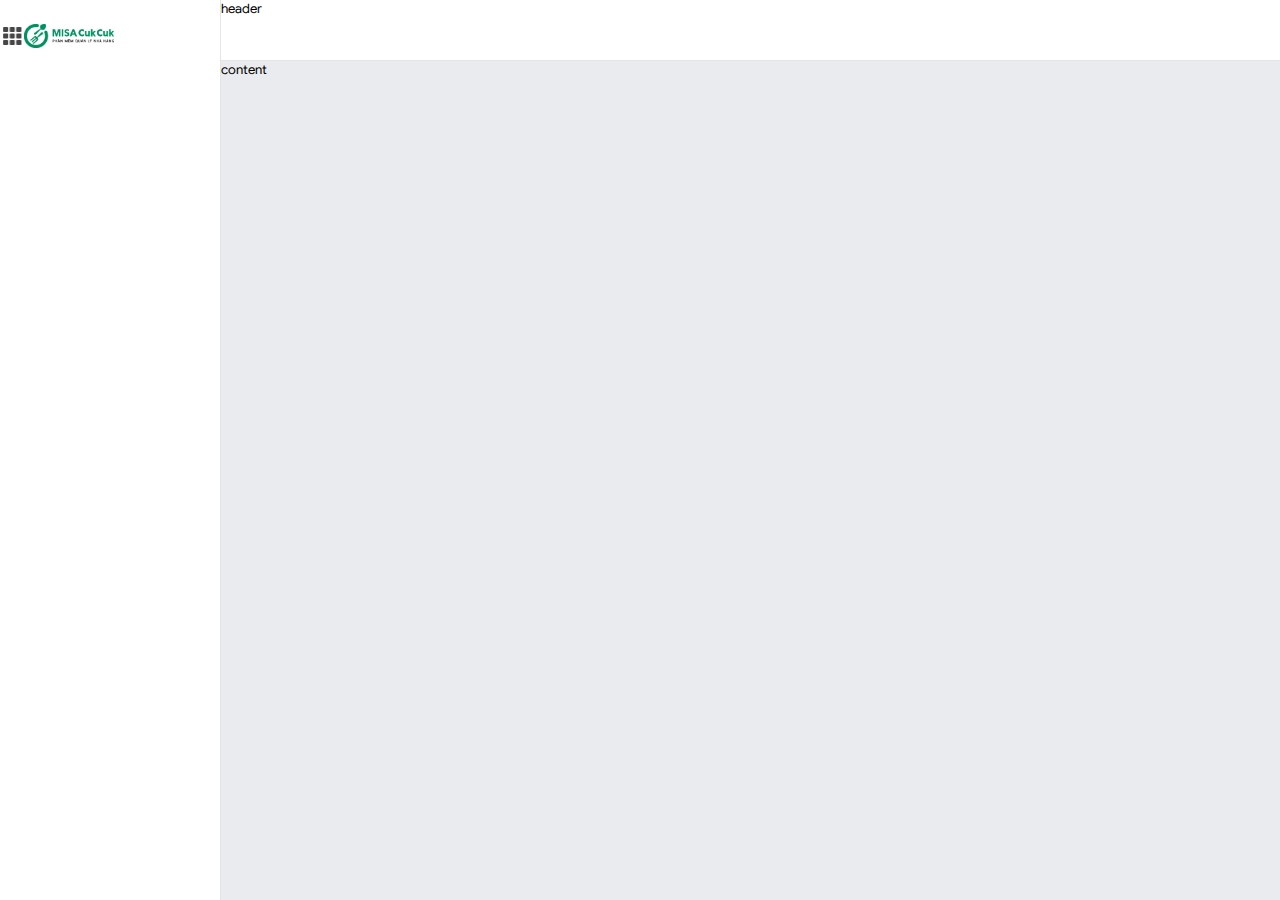
==== page/employee.html @ effdd896 "add: upload all files" ====
﻿<!DOCTYPE html>
<html>
<head>
    <meta charset="utf-8" />
    <title></title>
    <link href="/css/common/main.css" rel="stylesheet" />
    <link href="/css/common/header.css" rel="stylesheet" />
    <link href="/css/common/navbar.css" rel="stylesheet" />
    <link href="/css/common/content.css" rel="stylesheet" />
    <link href="/css/page/employee.css" rel="stylesheet" />
</head>
<body>
    <div class="navbar">
        <div class="logo-site">
            <div class="logo-box">
                <div class="toggle-icon"></div>
                <div class="amis-logo"></div>
            </div> 
        </div>
        <div class="navbar-content"></div>
    </div>
    <div class="header">header</div>
    <div class="content">content</div>
</body>
</html>
---- css/common/main.css ----
﻿body {
    font-family: GoogleSans-Regular;
    font-size: 13px;
    margin: 0;
}

@font-face {
    font-family: 'GoogleSans-Regular';
    src: url('/content/font/GoogleSans-Regular.otf') format('opentype');
}

@font-face {
    font-family: 'GoogleSans-Bold';
    src: url('/content/font/GoogleSans-Bold.otf') format('opentype');
}

@font-face {
    font-family: 'GoogleSans-Italic';
    src: url('/content/font/GoogleSans-Italic.otf') format('opentype');
}

@font-face {
    font-family: 'GoogleSans-Light';
    src: url('/content/font/GoogleSans-Light.otf') format('opentype');
}
---- css/common/header.css ----
﻿.header {
    float: left;
    width: calc(100% - 221px);
    height: 60px;
    border-bottom: 1px solid #e5e5e5;
}
---- css/common/navbar.css ----
﻿.navbar {
    float: left;
    width: 220px;
    height: 100vh;
    background-color: #ffffff;
    border-right: 1px solid #e5e5e5;
}
    .navbar .logo-site, .navbar .logo-box {
        display: flex;
        width: 100%;
        height: 60px;
    }
        .navbar .logo-box {
            /*padding: 24px 0 0 24px;*/
            position: absolute;
            top: 24px;
        }

        /* Logo page */
        .navbar .logo-box .toggle-icon {
            width: 24px;
            height: 24px;
            background-image: url('../../content/img/toggle.png');
            background-size: contain;
            background-repeat: no-repeat;
        }

        .navbar .logo-box .amis-logo {
            width: 100%;
            height: 24px;
            background-image: url('../../content/img/cukcuk-logo.png');
            background-size: contain;
            background-repeat: no-repeat;
        }   

    .navbar .navbar-content {
        width: 100%;
    }
---- css/common/content.css ----
﻿.content {
    /*float: left;*/

    position: absolute;
    top: 61px;
    left: 221px;

    width: calc(100% - 221px);
    height: calc(100vh - 61px);
    background-color: #e9ebee;
}
---- css/page/employee.css ----
﻿body {
}
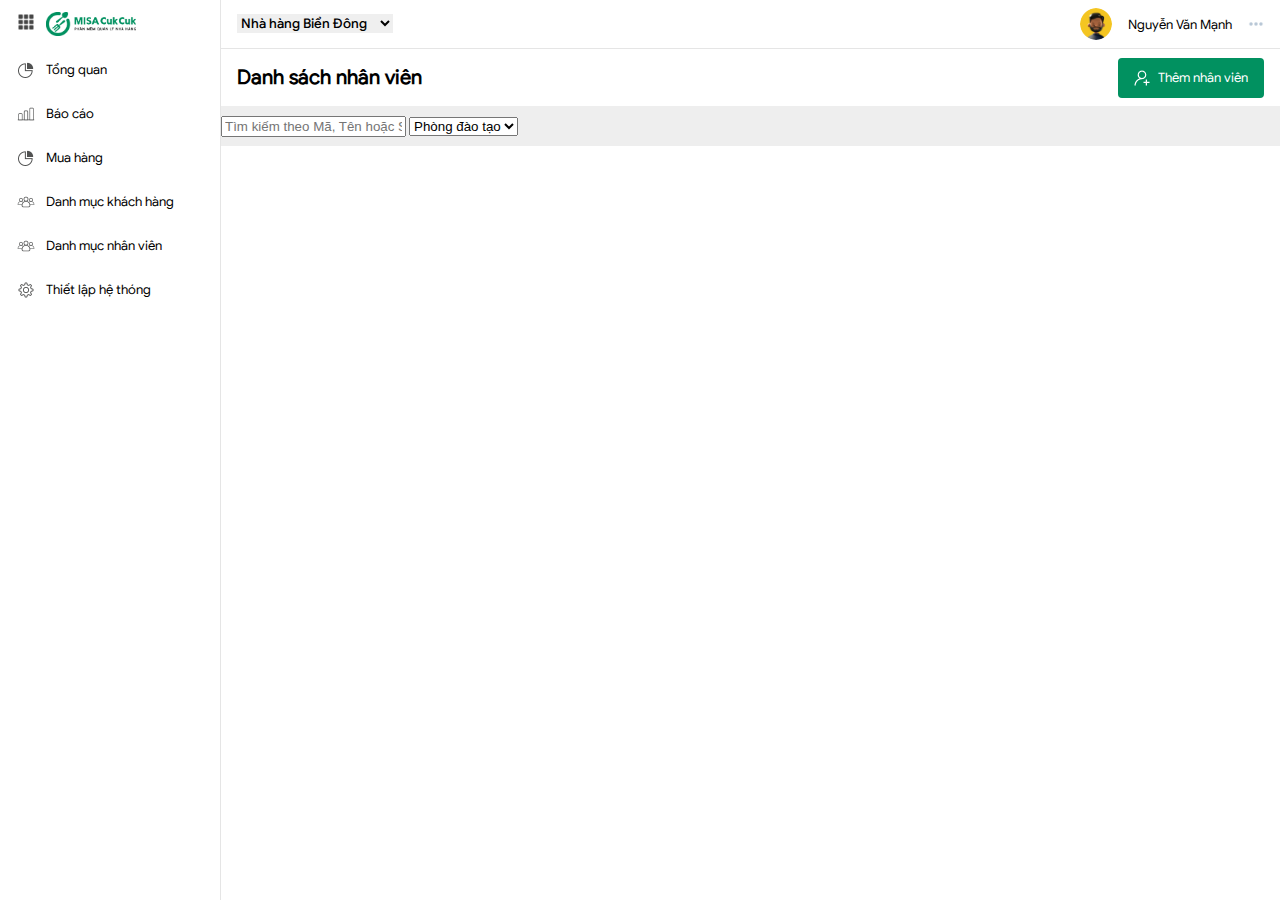
==== commit 0aefe5c9: "add: update header" ====
--- a/page/employee.html
+++ b/page/employee.html
@@ -3,11 +3,15 @@
 <head>
     <meta charset="utf-8" />
     <title></title>
-    <link href="/css/common/main.css" rel="stylesheet" />
-    <link href="/css/common/header.css" rel="stylesheet" />
-    <link href="/css/common/navbar.css" rel="stylesheet" />
-    <link href="/css/common/content.css" rel="stylesheet" />
-    <link href="/css/page/employee.css" rel="stylesheet" />
+    <link href="../content/font/fontawesome-5.15.1/css/all.min.css" rel="stylesheet" />
+    <link href="../css/common/main.css" rel="stylesheet" />
+    <link href="../css/common/icon.css" rel="stylesheet" />
+    <link href="../css/common/button.css" rel="stylesheet" />
+    <link href="../css/common/toolbar.css" rel="stylesheet" />
+    <link href="../css/common/header.css" rel="stylesheet" />
+    <link href="../css/common/navbar.css" rel="stylesheet" />
+    <link href="../css/common/content.css" rel="stylesheet" />
+    <link href="../css/page/employee.css" rel="stylesheet" />
 </head>
 <body>
     <div class="navbar">
@@ -17,9 +21,81 @@
                 <div class="amis-logo"></div>
             </div> 
         </div>
-        <div class="navbar-content"></div>
+        <div class="navbar-content">
+            <div class="nav-item">
+                <div class="nav-item-icon nav-item-dashboard"></div>
+                <div class="nav-item-text">Tổng quan</div>
+            </div>
+            <div class="nav-item">
+                <div class="nav-item-icon nav-item-report"></div>
+                <div class="nav-item-text">Báo cáo</div>
+            </div>
+            <div class="nav-item">
+                <div class="nav-item-icon nav-item-buy"></div>
+                <div class="nav-item-text">Mua hàng</div>
+            </div>
+            <div class="nav-item">
+                <div class="nav-item-icon nav-item-customer"></div>
+                <div class="nav-item-text">Danh mục khách hàng</div>
+            </div>
+            <div class="nav-item">
+                <div class="nav-item-icon nav-item-employee"></div>
+                <div class="nav-item-text">Danh mục nhân viên</div>
+            </div>
+            <div class="nav-item">
+                <div class="nav-item-icon nav-item-setting"></div>
+                <div class="nav-item-text">Thiết lập hệ thóng</div>
+            </div>
+        </div>
     </div>
-    <div class="header">header</div>
-    <div class="content">content</div>
+    <div class="header">
+        <div class="header-left">
+            <!-- <span class="header-left-name">Nhà hàng Biển Đông</span>
+            <i class="header-left-icon fas fa-angle-down"></i> -->
+            <!-- <div class="header-left-dropdown">
+                <p>Nhà hàng Biển Đông</p>
+                <p>Nhà hàng Biển Tây</p>
+                <p>Nhà hàng Biển Nam</p>
+                <p>Nhà hàng Biển Bắc</p>
+            </div> -->
+            <select class="header-left-select">
+                <option>Nhà hàng Biển Đông</option>
+                <option>Nhà hàng Biển Tây</option>
+                <option>Nhà hàng Biển Nam</option>
+                <option>Nhà hàng Biển Bắc</option>
+            </select>
+        </div>
+
+        <div class="header-right">
+            <img class="header-right-image" src="/content/icon/avatar-default.png">
+            <div class="header-right-name">Nguyễn Văn Mạnh</div>
+            <img class="header-right-icon" src="/content/icon/option.png">
+        </div>
+    </div>
+    <div class="content">
+        <div class="header-content">
+            <div class="title">Danh sách nhân viên</div>
+            <div class="content-feature">
+                <button class="m-btn">
+                    <!-- <img class="btn-icon" src="/content/icon/add.png">
+                    <span class="btn-name">Thêm nhân viên</span> -->
+                    <div class="m-btn-icon icon-add"></div>
+                    <div class="btn-text">Thêm nhân viên</div>
+                </button>
+                
+            </div>
+        </div>
+        <div class="filter-bar">
+            <div class="filter-left">
+                <input type="text" placeholder="Tìm kiếm theo Mã, Tên hoặc Số điện thoại" />
+                <select>
+                    <option>Phòng đào tạo</option>
+                </select>
+            </div>
+            <div class="filter-right"></div>
+        </div>
+        <div class="grid"></div>
+        <div class="paging-bar"></div>
+    </div>
 </body>
 </html>--- a/content/font/fontawesome-5.15.1/css/all.min.css
+++ b/content/font/fontawesome-5.15.1/css/all.min.css
@@ -0,0 +1,5 @@
+/*!
+ * Font Awesome Free 5.15.1 by @fontawesome - https://fontawesome.com
+ * License - https://fontawesome.com/license/free (Icons: CC BY 4.0, Fonts: SIL OFL 1.1, Code: MIT License)
+ */
+.fa,.fab,.fad,.fal,.far,.fas{-moz-osx-font-smoothing:grayscale;-webkit-font-smoothing:antialiased;display:inline-block;font-style:normal;font-variant:normal;text-rendering:auto;line-height:1}.fa-lg{font-size:1.33333em;line-height:.75em;vertical-align:-.0667em}.fa-xs{font-size:.75em}.fa-sm{font-size:.875em}.fa-1x{font-size:1em}.fa-2x{font-size:2em}.fa-3x{font-size:3em}.fa-4x{font-size:4em}.fa-5x{font-size:5em}.fa-6x{font-size:6em}.fa-7x{font-size:7em}.fa-8x{font-size:8em}.fa-9x{font-size:9em}.fa-10x{font-size:10em}.fa-fw{text-align:center;width:1.25em}.fa-ul{list-style-type:none;margin-left:2.5em;padding-left:0}.fa-ul>li{position:relative}.fa-li{left:-2em;position:absolute;text-align:center;width:2em;line-height:inherit}.fa-border{border:.08em solid #eee;border-radius:.1em;padding:.2em .25em .15em}.fa-pull-left{float:left}.fa-pull-right{float:right}.fa.fa-pull-left,.fab.fa-pull-left,.fal.fa-pull-left,.far.fa-pull-left,.fas.fa-pull-left{margin-right:.3em}.fa.fa-pull-right,.fab.fa-pull-right,.fal.fa-pull-right,.far.fa-pull-right,.fas.fa-pull-right{margin-left:.3em}.fa-spin{-webkit-animation:fa-spin 2s linear infinite;animation:fa-spin 2s linear infinite}.fa-pulse{-webkit-animation:fa-spin 1s steps(8) infinite;animation:fa-spin 1s steps(8) infinite}@-webkit-keyframes fa-spin{0%{-webkit-transform:rotate(0deg);transform:rotate(0deg)}to{-webkit-transform:rotate(1turn);transform:rotate(1turn)}}@keyframes fa-spin{0%{-webkit-transform:rotate(0deg);transform:rotate(0deg)}to{-webkit-transform:rotate(1turn);transform:rotate(1turn)}}.fa-rotate-90{-ms-filter:"progid:DXImageTransform.Microsoft.BasicImage(rotation=1)";-webkit-transform:rotate(90deg);transform:rotate(90deg)}.fa-rotate-180{-ms-filter:"progid:DXImageTransform.Microsoft.BasicImage(rotation=2)";-webkit-transform:rotate(180deg);transform:rotate(180deg)}.fa-rotate-270{-ms-filter:"progid:DXImageTransform.Microsoft.BasicImage(rotation=3)";-webkit-transform:rotate(270deg);transform:rotate(270deg)}.fa-flip-horizontal{-ms-filter:"progid:DXImageTransform.Microsoft.BasicImage(rotation=0, mirror=1)";-webkit-transform:scaleX(-1);transform:scaleX(-1)}.fa-flip-vertical{-webkit-transform:scaleY(-1);transform:scaleY(-1)}.fa-flip-both,.fa-flip-horizontal.fa-flip-vertical,.fa-flip-vertical{-ms-filter:"progid:DXImageTransform.Microsoft.BasicImage(rotation=2, mirror=1)"}.fa-flip-both,.fa-flip-horizontal.fa-flip-vertical{-webkit-transform:scale(-1);transform:scale(-1)}:root .fa-flip-both,:root .fa-flip-horizontal,:root .fa-flip-vertical,:root .fa-rotate-90,:root .fa-rotate-180,:root .fa-rotate-270{-webkit-filter:none;filter:none}.fa-stack{display:inline-block;height:2em;line-height:2em;position:relative;vertical-align:middle;width:2.5em}.fa-stack-1x,.fa-stack-2x{left:0;position:absolute;text-align:center;width:100%}.fa-stack-1x{line-height:inherit}.fa-stack-2x{font-size:2em}.fa-inverse{color:#fff}.fa-500px:before{content:"\f26e"}.fa-accessible-icon:before{content:"\f368"}.fa-accusoft:before{content:"\f369"}.fa-acquisitions-incorporated:before{content:"\f6af"}.fa-ad:before{content:"\f641"}.fa-address-book:before{content:"\f2b9"}.fa-address-card:before{content:"\f2bb"}.fa-adjust:before{content:"\f042"}.fa-adn:before{content:"\f170"}.fa-adversal:before{content:"\f36a"}.fa-affiliatetheme:before{content:"\f36b"}.fa-air-freshener:before{content:"\f5d0"}.fa-airbnb:before{content:"\f834"}.fa-algolia:before{content:"\f36c"}.fa-align-center:before{content:"\f037"}.fa-align-justify:before{content:"\f039"}.fa-align-left:before{content:"\f036"}.fa-align-right:before{content:"\f038"}.fa-alipay:before{content:"\f642"}.fa-allergies:before{content:"\f461"}.fa-amazon:before{content:"\f270"}.fa-amazon-pay:before{content:"\f42c"}.fa-ambulance:before{content:"\f0f9"}.fa-american-sign-language-interpreting:before{content:"\f2a3"}.fa-amilia:before{content:"\f36d"}.fa-anchor:before{content:"\f13d"}.fa-android:before{content:"\f17b"}.fa-angellist:before{content:"\f209"}.fa-angle-double-down:before{content:"\f103"}.fa-angle-double-left:before{content:"\f100"}.fa-angle-double-right:before{content:"\f101"}.fa-angle-double-up:before{content:"\f102"}.fa-angle-down:before{content:"\f107"}.fa-angle-left:before{content:"\f104"}.fa-angle-right:before{content:"\f105"}.fa-angle-up:before{content:"\f106"}.fa-angry:before{content:"\f556"}.fa-angrycreative:before{content:"\f36e"}.fa-angular:before{content:"\f420"}.fa-ankh:before{content:"\f644"}.fa-app-store:before{content:"\f36f"}.fa-app-store-ios:before{content:"\f370"}.fa-apper:before{content:"\f371"}.fa-apple:before{content:"\f179"}.fa-apple-alt:before{content:"\f5d1"}.fa-apple-pay:before{content:"\f415"}.fa-archive:before{content:"\f187"}.fa-archway:before{content:"\f557"}.fa-arrow-alt-circle-down:before{content:"\f358"}.fa-arrow-alt-circle-left:before{content:"\f359"}.fa-arrow-alt-circle-right:before{content:"\f35a"}.fa-arrow-alt-circle-up:before{content:"\f35b"}.fa-arrow-circle-down:before{content:"\f0ab"}.fa-arrow-circle-left:before{content:"\f0a8"}.fa-arrow-circle-right:before{content:"\f0a9"}.fa-arrow-circle-up:before{content:"\f0aa"}.fa-arrow-down:before{content:"\f063"}.fa-arrow-left:before{content:"\f060"}.fa-arrow-right:before{content:"\f061"}.fa-arrow-up:before{content:"\f062"}.fa-arrows-alt:before{content:"\f0b2"}.fa-arrows-alt-h:before{content:"\f337"}.fa-arrows-alt-v:before{content:"\f338"}.fa-artstation:before{content:"\f77a"}.fa-assistive-listening-systems:before{content:"\f2a2"}.fa-asterisk:before{content:"\f069"}.fa-asymmetrik:before{content:"\f372"}.fa-at:before{content:"\f1fa"}.fa-atlas:before{content:"\f558"}.fa-atlassian:before{content:"\f77b"}.fa-atom:before{content:"\f5d2"}.fa-audible:before{content:"\f373"}.fa-audio-description:before{content:"\f29e"}.fa-autoprefixer:before{content:"\f41c"}.fa-avianex:before{content:"\f374"}.fa-aviato:before{content:"\f421"}.fa-award:before{content:"\f559"}.fa-aws:before{content:"\f375"}.fa-baby:before{content:"\f77c"}.fa-baby-carriage:before{content:"\f77d"}.fa-backspace:before{content:"\f55a"}.fa-backward:before{content:"\f04a"}.fa-bacon:before{content:"\f7e5"}.fa-bacteria:before{content:"\e059"}.fa-bacterium:before{content:"\e05a"}.fa-bahai:before{content:"\f666"}.fa-balance-scale:before{content:"\f24e"}.fa-balance-scale-left:before{content:"\f515"}.fa-balance-scale-right:before{content:"\f516"}.fa-ban:before{content:"\f05e"}.fa-band-aid:before{content:"\f462"}.fa-bandcamp:before{content:"\f2d5"}.fa-barcode:before{content:"\f02a"}.fa-bars:before{content:"\f0c9"}.fa-baseball-ball:before{content:"\f433"}.fa-basketball-ball:before{content:"\f434"}.fa-bath:before{content:"\f2cd"}.fa-battery-empty:before{content:"\f244"}.fa-battery-full:before{content:"\f240"}.fa-battery-half:before{content:"\f242"}.fa-battery-quarter:before{content:"\f243"}.fa-battery-three-quarters:before{content:"\f241"}.fa-battle-net:before{content:"\f835"}.fa-bed:before{content:"\f236"}.fa-beer:before{content:"\f0fc"}.fa-behance:before{content:"\f1b4"}.fa-behance-square:before{content:"\f1b5"}.fa-bell:before{content:"\f0f3"}.fa-bell-slash:before{content:"\f1f6"}.fa-bezier-curve:before{content:"\f55b"}.fa-bible:before{content:"\f647"}.fa-bicycle:before{content:"\f206"}.fa-biking:before{content:"\f84a"}.fa-bimobject:before{content:"\f378"}.fa-binoculars:before{content:"\f1e5"}.fa-biohazard:before{content:"\f780"}.fa-birthday-cake:before{content:"\f1fd"}.fa-bitbucket:before{content:"\f171"}.fa-bitcoin:before{content:"\f379"}.fa-bity:before{content:"\f37a"}.fa-black-tie:before{content:"\f27e"}.fa-blackberry:before{content:"\f37b"}.fa-blender:before{content:"\f517"}.fa-blender-phone:before{content:"\f6b6"}.fa-blind:before{content:"\f29d"}.fa-blog:before{content:"\f781"}.fa-blogger:before{content:"\f37c"}.fa-blogger-b:before{content:"\f37d"}.fa-bluetooth:before{content:"\f293"}.fa-bluetooth-b:before{content:"\f294"}.fa-bold:before{content:"\f032"}.fa-bolt:before{content:"\f0e7"}.fa-bomb:before{content:"\f1e2"}.fa-bone:before{content:"\f5d7"}.fa-bong:before{content:"\f55c"}.fa-book:before{content:"\f02d"}.fa-book-dead:before{content:"\f6b7"}.fa-book-medical:before{content:"\f7e6"}.fa-book-open:before{content:"\f518"}.fa-book-reader:before{content:"\f5da"}.fa-bookmark:before{content:"\f02e"}.fa-bootstrap:before{content:"\f836"}.fa-border-all:before{content:"\f84c"}.fa-border-none:before{content:"\f850"}.fa-border-style:before{content:"\f853"}.fa-bowling-ball:before{content:"\f436"}.fa-box:before{content:"\f466"}.fa-box-open:before{content:"\f49e"}.fa-box-tissue:before{content:"\e05b"}.fa-boxes:before{content:"\f468"}.fa-braille:before{content:"\f2a1"}.fa-brain:before{content:"\f5dc"}.fa-bread-slice:before{content:"\f7ec"}.fa-briefcase:before{content:"\f0b1"}.fa-briefcase-medical:before{content:"\f469"}.fa-broadcast-tower:before{content:"\f519"}.fa-broom:before{content:"\f51a"}.fa-brush:before{content:"\f55d"}.fa-btc:before{content:"\f15a"}.fa-buffer:before{content:"\f837"}.fa-bug:before{content:"\f188"}.fa-building:before{content:"\f1ad"}.fa-bullhorn:before{content:"\f0a1"}.fa-bullseye:before{content:"\f140"}.fa-burn:before{content:"\f46a"}.fa-buromobelexperte:before{content:"\f37f"}.fa-bus:before{content:"\f207"}.fa-bus-alt:before{content:"\f55e"}.fa-business-time:before{content:"\f64a"}.fa-buy-n-large:before{content:"\f8a6"}.fa-buysellads:before{content:"\f20d"}.fa-calculator:before{content:"\f1ec"}.fa-calendar:before{content:"\f133"}.fa-calendar-alt:before{content:"\f073"}.fa-calendar-check:before{content:"\f274"}.fa-calendar-day:before{content:"\f783"}.fa-calendar-minus:before{content:"\f272"}.fa-calendar-plus:before{content:"\f271"}.fa-calendar-times:before{content:"\f273"}.fa-calendar-week:before{content:"\f784"}.fa-camera:before{content:"\f030"}.fa-camera-retro:before{content:"\f083"}.fa-campground:before{content:"\f6bb"}.fa-canadian-maple-leaf:before{content:"\f785"}.fa-candy-cane:before{content:"\f786"}.fa-cannabis:before{content:"\f55f"}.fa-capsules:before{content:"\f46b"}.fa-car:before{content:"\f1b9"}.fa-car-alt:before{content:"\f5de"}.fa-car-battery:before{content:"\f5df"}.fa-car-crash:before{content:"\f5e1"}.fa-car-side:before{content:"\f5e4"}.fa-caravan:before{content:"\f8ff"}.fa-caret-down:before{content:"\f0d7"}.fa-caret-left:before{content:"\f0d9"}.fa-caret-right:before{content:"\f0da"}.fa-caret-square-down:before{content:"\f150"}.fa-caret-square-left:before{content:"\f191"}.fa-caret-square-right:before{content:"\f152"}.fa-caret-square-up:before{content:"\f151"}.fa-caret-up:before{content:"\f0d8"}.fa-carrot:before{content:"\f787"}.fa-cart-arrow-down:before{content:"\f218"}.fa-cart-plus:before{content:"\f217"}.fa-cash-register:before{content:"\f788"}.fa-cat:before{content:"\f6be"}.fa-cc-amazon-pay:before{content:"\f42d"}.fa-cc-amex:before{content:"\f1f3"}.fa-cc-apple-pay:before{content:"\f416"}.fa-cc-diners-club:before{content:"\f24c"}.fa-cc-discover:before{content:"\f1f2"}.fa-cc-jcb:before{content:"\f24b"}.fa-cc-mastercard:before{content:"\f1f1"}.fa-cc-paypal:before{content:"\f1f4"}.fa-cc-stripe:before{content:"\f1f5"}.fa-cc-visa:before{content:"\f1f0"}.fa-centercode:before{content:"\f380"}.fa-centos:before{content:"\f789"}.fa-certificate:before{content:"\f0a3"}.fa-chair:before{content:"\f6c0"}.fa-chalkboard:before{content:"\f51b"}.fa-chalkboard-teacher:before{content:"\f51c"}.fa-charging-station:before{content:"\f5e7"}.fa-chart-area:before{content:"\f1fe"}.fa-chart-bar:before{content:"\f080"}.fa-chart-line:before{content:"\f201"}.fa-chart-pie:before{content:"\f200"}.fa-check:before{content:"\f00c"}.fa-check-circle:before{content:"\f058"}.fa-check-double:before{content:"\f560"}.fa-check-square:before{content:"\f14a"}.fa-cheese:before{content:"\f7ef"}.fa-chess:before{content:"\f439"}.fa-chess-bishop:before{content:"\f43a"}.fa-chess-board:before{content:"\f43c"}.fa-chess-king:before{content:"\f43f"}.fa-chess-knight:before{content:"\f441"}.fa-chess-pawn:before{content:"\f443"}.fa-chess-queen:before{content:"\f445"}.fa-chess-rook:before{content:"\f447"}.fa-chevron-circle-down:before{content:"\f13a"}.fa-chevron-circle-left:before{content:"\f137"}.fa-chevron-circle-right:before{content:"\f138"}.fa-chevron-circle-up:before{content:"\f139"}.fa-chevron-down:before{content:"\f078"}.fa-chevron-left:before{content:"\f053"}.fa-chevron-right:before{content:"\f054"}.fa-chevron-up:before{content:"\f077"}.fa-child:before{content:"\f1ae"}.fa-chrome:before{content:"\f268"}.fa-chromecast:before{content:"\f838"}.fa-church:before{content:"\f51d"}.fa-circle:before{content:"\f111"}.fa-circle-notch:before{content:"\f1ce"}.fa-city:before{content:"\f64f"}.fa-clinic-medical:before{content:"\f7f2"}.fa-clipboard:before{content:"\f328"}.fa-clipboard-check:before{content:"\f46c"}.fa-clipboard-list:before{content:"\f46d"}.fa-clock:before{content:"\f017"}.fa-clone:before{content:"\f24d"}.fa-closed-captioning:before{content:"\f20a"}.fa-cloud:before{content:"\f0c2"}.fa-cloud-download-alt:before{content:"\f381"}.fa-cloud-meatball:before{content:"\f73b"}.fa-cloud-moon:before{content:"\f6c3"}.fa-cloud-moon-rain:before{content:"\f73c"}.fa-cloud-rain:before{content:"\f73d"}.fa-cloud-showers-heavy:before{content:"\f740"}.fa-cloud-sun:before{content:"\f6c4"}.fa-cloud-sun-rain:before{content:"\f743"}.fa-cloud-upload-alt:before{content:"\f382"}.fa-cloudflare:before{content:"\e07d"}.fa-cloudscale:before{content:"\f383"}.fa-cloudsmith:before{content:"\f384"}.fa-cloudversify:before{content:"\f385"}.fa-cocktail:before{content:"\f561"}.fa-code:before{content:"\f121"}.fa-code-branch:before{content:"\f126"}.fa-codepen:before{content:"\f1cb"}.fa-codiepie:before{content:"\f284"}.fa-coffee:before{content:"\f0f4"}.fa-cog:before{content:"\f013"}.fa-cogs:before{content:"\f085"}.fa-coins:before{content:"\f51e"}.fa-columns:before{content:"\f0db"}.fa-comment:before{content:"\f075"}.fa-comment-alt:before{content:"\f27a"}.fa-comment-dollar:before{content:"\f651"}.fa-comment-dots:before{content:"\f4ad"}.fa-comment-medical:before{content:"\f7f5"}.fa-comment-slash:before{content:"\f4b3"}.fa-comments:before{content:"\f086"}.fa-comments-dollar:before{content:"\f653"}.fa-compact-disc:before{content:"\f51f"}.fa-compass:before{content:"\f14e"}.fa-compress:before{content:"\f066"}.fa-compress-alt:before{content:"\f422"}.fa-compress-arrows-alt:before{content:"\f78c"}.fa-concierge-bell:before{content:"\f562"}.fa-confluence:before{content:"\f78d"}.fa-connectdevelop:before{content:"\f20e"}.fa-contao:before{content:"\f26d"}.fa-cookie:before{content:"\f563"}.fa-cookie-bite:before{content:"\f564"}.fa-copy:before{content:"\f0c5"}.fa-copyright:before{content:"\f1f9"}.fa-cotton-bureau:before{content:"\f89e"}.fa-couch:before{content:"\f4b8"}.fa-cpanel:before{content:"\f388"}.fa-creative-commons:before{content:"\f25e"}.fa-creative-commons-by:before{content:"\f4e7"}.fa-creative-commons-nc:before{content:"\f4e8"}.fa-creative-commons-nc-eu:before{content:"\f4e9"}.fa-creative-commons-nc-jp:before{content:"\f4ea"}.fa-creative-commons-nd:before{content:"\f4eb"}.fa-creative-commons-pd:before{content:"\f4ec"}.fa-creative-commons-pd-alt:before{content:"\f4ed"}.fa-creative-commons-remix:before{content:"\f4ee"}.fa-creative-commons-sa:before{content:"\f4ef"}.fa-creative-commons-sampling:before{content:"\f4f0"}.fa-creative-commons-sampling-plus:before{content:"\f4f1"}.fa-creative-commons-share:before{content:"\f4f2"}.fa-creative-commons-zero:before{content:"\f4f3"}.fa-credit-card:before{content:"\f09d"}.fa-critical-role:before{content:"\f6c9"}.fa-crop:before{content:"\f125"}.fa-crop-alt:before{content:"\f565"}.fa-cross:before{content:"\f654"}.fa-crosshairs:before{content:"\f05b"}.fa-crow:before{content:"\f520"}.fa-crown:before{content:"\f521"}.fa-crutch:before{content:"\f7f7"}.fa-css3:before{content:"\f13c"}.fa-css3-alt:before{content:"\f38b"}.fa-cube:before{content:"\f1b2"}.fa-cubes:before{content:"\f1b3"}.fa-cut:before{content:"\f0c4"}.fa-cuttlefish:before{content:"\f38c"}.fa-d-and-d:before{content:"\f38d"}.fa-d-and-d-beyond:before{content:"\f6ca"}.fa-dailymotion:before{content:"\e052"}.fa-dashcube:before{content:"\f210"}.fa-database:before{content:"\f1c0"}.fa-deaf:before{content:"\f2a4"}.fa-deezer:before{content:"\e077"}.fa-delicious:before{content:"\f1a5"}.fa-democrat:before{content:"\f747"}.fa-deploydog:before{content:"\f38e"}.fa-deskpro:before{content:"\f38f"}.fa-desktop:before{content:"\f108"}.fa-dev:before{content:"\f6cc"}.fa-deviantart:before{content:"\f1bd"}.fa-dharmachakra:before{content:"\f655"}.fa-dhl:before{content:"\f790"}.fa-diagnoses:before{content:"\f470"}.fa-diaspora:before{content:"\f791"}.fa-dice:before{content:"\f522"}.fa-dice-d20:before{content:"\f6cf"}.fa-dice-d6:before{content:"\f6d1"}.fa-dice-five:before{content:"\f523"}.fa-dice-four:before{content:"\f524"}.fa-dice-one:before{content:"\f525"}.fa-dice-six:before{content:"\f526"}.fa-dice-three:before{content:"\f527"}.fa-dice-two:before{content:"\f528"}.fa-digg:before{content:"\f1a6"}.fa-digital-ocean:before{content:"\f391"}.fa-digital-tachograph:before{content:"\f566"}.fa-directions:before{content:"\f5eb"}.fa-discord:before{content:"\f392"}.fa-discourse:before{content:"\f393"}.fa-disease:before{content:"\f7fa"}.fa-divide:before{content:"\f529"}.fa-dizzy:before{content:"\f567"}.fa-dna:before{content:"\f471"}.fa-dochub:before{content:"\f394"}.fa-docker:before{content:"\f395"}.fa-dog:before{content:"\f6d3"}.fa-dollar-sign:before{content:"\f155"}.fa-dolly:before{content:"\f472"}.fa-dolly-flatbed:before{content:"\f474"}.fa-donate:before{content:"\f4b9"}.fa-door-closed:before{content:"\f52a"}.fa-door-open:before{content:"\f52b"}.fa-dot-circle:before{content:"\f192"}.fa-dove:before{content:"\f4ba"}.fa-download:before{content:"\f019"}.fa-draft2digital:before{content:"\f396"}.fa-drafting-compass:before{content:"\f568"}.fa-dragon:before{content:"\f6d5"}.fa-draw-polygon:before{content:"\f5ee"}.fa-dribbble:before{content:"\f17d"}.fa-dribbble-square:before{content:"\f397"}.fa-dropbox:before{content:"\f16b"}.fa-drum:before{content:"\f569"}.fa-drum-steelpan:before{content:"\f56a"}.fa-drumstick-bite:before{content:"\f6d7"}.fa-drupal:before{content:"\f1a9"}.fa-dumbbell:before{content:"\f44b"}.fa-dumpster:before{content:"\f793"}.fa-dumpster-fire:before{content:"\f794"}.fa-dungeon:before{content:"\f6d9"}.fa-dyalog:before{content:"\f399"}.fa-earlybirds:before{content:"\f39a"}.fa-ebay:before{content:"\f4f4"}.fa-edge:before{content:"\f282"}.fa-edge-legacy:before{content:"\e078"}.fa-edit:before{content:"\f044"}.fa-egg:before{content:"\f7fb"}.fa-eject:before{content:"\f052"}.fa-elementor:before{content:"\f430"}.fa-ellipsis-h:before{content:"\f141"}.fa-ellipsis-v:before{content:"\f142"}.fa-ello:before{content:"\f5f1"}.fa-ember:before{content:"\f423"}.fa-empire:before{content:"\f1d1"}.fa-envelope:before{content:"\f0e0"}.fa-envelope-open:before{content:"\f2b6"}.fa-envelope-open-text:before{content:"\f658"}.fa-envelope-square:before{content:"\f199"}.fa-envira:before{content:"\f299"}.fa-equals:before{content:"\f52c"}.fa-eraser:before{content:"\f12d"}.fa-erlang:before{content:"\f39d"}.fa-ethereum:before{content:"\f42e"}.fa-ethernet:before{content:"\f796"}.fa-etsy:before{content:"\f2d7"}.fa-euro-sign:before{content:"\f153"}.fa-evernote:before{content:"\f839"}.fa-exchange-alt:before{content:"\f362"}.fa-exclamation:before{content:"\f12a"}.fa-exclamation-circle:before{content:"\f06a"}.fa-exclamation-triangle:before{content:"\f071"}.fa-expand:before{content:"\f065"}.fa-expand-alt:before{content:"\f424"}.fa-expand-arrows-alt:before{content:"\f31e"}.fa-expeditedssl:before{content:"\f23e"}.fa-external-link-alt:before{content:"\f35d"}.fa-external-link-square-alt:before{content:"\f360"}.fa-eye:before{content:"\f06e"}.fa-eye-dropper:before{content:"\f1fb"}.fa-eye-slash:before{content:"\f070"}.fa-facebook:before{content:"\f09a"}.fa-facebook-f:before{content:"\f39e"}.fa-facebook-messenger:before{content:"\f39f"}.fa-facebook-square:before{content:"\f082"}.fa-fan:before{content:"\f863"}.fa-fantasy-flight-games:before{content:"\f6dc"}.fa-fast-backward:before{content:"\f049"}.fa-fast-forward:before{content:"\f050"}.fa-faucet:before{content:"\e005"}.fa-fax:before{content:"\f1ac"}.fa-feather:before{content:"\f52d"}.fa-feather-alt:before{content:"\f56b"}.fa-fedex:before{content:"\f797"}.fa-fedora:before{content:"\f798"}.fa-female:before{content:"\f182"}.fa-fighter-jet:before{content:"\f0fb"}.fa-figma:before{content:"\f799"}.fa-file:before{content:"\f15b"}.fa-file-alt:before{content:"\f15c"}.fa-file-archive:before{content:"\f1c6"}.fa-file-audio:before{content:"\f1c7"}.fa-file-code:before{content:"\f1c9"}.fa-file-contract:before{content:"\f56c"}.fa-file-csv:before{content:"\f6dd"}.fa-file-download:before{content:"\f56d"}.fa-file-excel:before{content:"\f1c3"}.fa-file-export:before{content:"\f56e"}.fa-file-image:before{content:"\f1c5"}.fa-file-import:before{content:"\f56f"}.fa-file-invoice:before{content:"\f570"}.fa-file-invoice-dollar:before{content:"\f571"}.fa-file-medical:before{content:"\f477"}.fa-file-medical-alt:before{content:"\f478"}.fa-file-pdf:before{content:"\f1c1"}.fa-file-powerpoint:before{content:"\f1c4"}.fa-file-prescription:before{content:"\f572"}.fa-file-signature:before{content:"\f573"}.fa-file-upload:before{content:"\f574"}.fa-file-video:before{content:"\f1c8"}.fa-file-word:before{content:"\f1c2"}.fa-fill:before{content:"\f575"}.fa-fill-drip:before{content:"\f576"}.fa-film:before{content:"\f008"}.fa-filter:before{content:"\f0b0"}.fa-fingerprint:before{content:"\f577"}.fa-fire:before{content:"\f06d"}.fa-fire-alt:before{content:"\f7e4"}.fa-fire-extinguisher:before{content:"\f134"}.fa-firefox:before{content:"\f269"}.fa-firefox-browser:before{content:"\e007"}.fa-first-aid:before{content:"\f479"}.fa-first-order:before{content:"\f2b0"}.fa-first-order-alt:before{content:"\f50a"}.fa-firstdraft:before{content:"\f3a1"}.fa-fish:before{content:"\f578"}.fa-fist-raised:before{content:"\f6de"}.fa-flag:before{content:"\f024"}.fa-flag-checkered:before{content:"\f11e"}.fa-flag-usa:before{content:"\f74d"}.fa-flask:before{content:"\f0c3"}.fa-flickr:before{content:"\f16e"}.fa-flipboard:before{content:"\f44d"}.fa-flushed:before{content:"\f579"}.fa-fly:before{content:"\f417"}.fa-folder:before{content:"\f07b"}.fa-folder-minus:before{content:"\f65d"}.fa-folder-open:before{content:"\f07c"}.fa-folder-plus:before{content:"\f65e"}.fa-font:before{content:"\f031"}.fa-font-awesome:before{content:"\f2b4"}.fa-font-awesome-alt:before{content:"\f35c"}.fa-font-awesome-flag:before{content:"\f425"}.fa-font-awesome-logo-full:before{content:"\f4e6"}.fa-fonticons:before{content:"\f280"}.fa-fonticons-fi:before{content:"\f3a2"}.fa-football-ball:before{content:"\f44e"}.fa-fort-awesome:before{content:"\f286"}.fa-fort-awesome-alt:before{content:"\f3a3"}.fa-forumbee:before{content:"\f211"}.fa-forward:before{content:"\f04e"}.fa-foursquare:before{content:"\f180"}.fa-free-code-camp:before{content:"\f2c5"}.fa-freebsd:before{content:"\f3a4"}.fa-frog:before{content:"\f52e"}.fa-frown:before{content:"\f119"}.fa-frown-open:before{content:"\f57a"}.fa-fulcrum:before{content:"\f50b"}.fa-funnel-dollar:before{content:"\f662"}.fa-futbol:before{content:"\f1e3"}.fa-galactic-republic:before{content:"\f50c"}.fa-galactic-senate:before{content:"\f50d"}.fa-gamepad:before{content:"\f11b"}.fa-gas-pump:before{content:"\f52f"}.fa-gavel:before{content:"\f0e3"}.fa-gem:before{content:"\f3a5"}.fa-genderless:before{content:"\f22d"}.fa-get-pocket:before{content:"\f265"}.fa-gg:before{content:"\f260"}.fa-gg-circle:before{content:"\f261"}.fa-ghost:before{content:"\f6e2"}.fa-gift:before{content:"\f06b"}.fa-gifts:before{content:"\f79c"}.fa-git:before{content:"\f1d3"}.fa-git-alt:before{content:"\f841"}.fa-git-square:before{content:"\f1d2"}.fa-github:before{content:"\f09b"}.fa-github-alt:before{content:"\f113"}.fa-github-square:before{content:"\f092"}.fa-gitkraken:before{content:"\f3a6"}.fa-gitlab:before{content:"\f296"}.fa-gitter:before{content:"\f426"}.fa-glass-cheers:before{content:"\f79f"}.fa-glass-martini:before{content:"\f000"}.fa-glass-martini-alt:before{content:"\f57b"}.fa-glass-whiskey:before{content:"\f7a0"}.fa-glasses:before{content:"\f530"}.fa-glide:before{content:"\f2a5"}.fa-glide-g:before{content:"\f2a6"}.fa-globe:before{content:"\f0ac"}.fa-globe-africa:before{content:"\f57c"}.fa-globe-americas:before{content:"\f57d"}.fa-globe-asia:before{content:"\f57e"}.fa-globe-europe:before{content:"\f7a2"}.fa-gofore:before{content:"\f3a7"}.fa-golf-ball:before{content:"\f450"}.fa-goodreads:before{content:"\f3a8"}.fa-goodreads-g:before{content:"\f3a9"}.fa-google:before{content:"\f1a0"}.fa-google-drive:before{content:"\f3aa"}.fa-google-pay:before{content:"\e079"}.fa-google-play:before{content:"\f3ab"}.fa-google-plus:before{content:"\f2b3"}.fa-google-plus-g:before{content:"\f0d5"}.fa-google-plus-square:before{content:"\f0d4"}.fa-google-wallet:before{content:"\f1ee"}.fa-gopuram:before{content:"\f664"}.fa-graduation-cap:before{content:"\f19d"}.fa-gratipay:before{content:"\f184"}.fa-grav:before{content:"\f2d6"}.fa-greater-than:before{content:"\f531"}.fa-greater-than-equal:before{content:"\f532"}.fa-grimace:before{content:"\f57f"}.fa-grin:before{content:"\f580"}.fa-grin-alt:before{content:"\f581"}.fa-grin-beam:before{content:"\f582"}.fa-grin-beam-sweat:before{content:"\f583"}.fa-grin-hearts:before{content:"\f584"}.fa-grin-squint:before{content:"\f585"}.fa-grin-squint-tears:before{content:"\f586"}.fa-grin-stars:before{content:"\f587"}.fa-grin-tears:before{content:"\f588"}.fa-grin-tongue:before{content:"\f589"}.fa-grin-tongue-squint:before{content:"\f58a"}.fa-grin-tongue-wink:before{content:"\f58b"}.fa-grin-wink:before{content:"\f58c"}.fa-grip-horizontal:before{content:"\f58d"}.fa-grip-lines:before{content:"\f7a4"}.fa-grip-lines-vertical:before{content:"\f7a5"}.fa-grip-vertical:before{content:"\f58e"}.fa-gripfire:before{content:"\f3ac"}.fa-grunt:before{content:"\f3ad"}.fa-guilded:before{content:"\e07e"}.fa-guitar:before{content:"\f7a6"}.fa-gulp:before{content:"\f3ae"}.fa-h-square:before{content:"\f0fd"}.fa-hacker-news:before{content:"\f1d4"}.fa-hacker-news-square:before{content:"\f3af"}.fa-hackerrank:before{content:"\f5f7"}.fa-hamburger:before{content:"\f805"}.fa-hammer:before{content:"\f6e3"}.fa-hamsa:before{content:"\f665"}.fa-hand-holding:before{content:"\f4bd"}.fa-hand-holding-heart:before{content:"\f4be"}.fa-hand-holding-medical:before{content:"\e05c"}.fa-hand-holding-usd:before{content:"\f4c0"}.fa-hand-holding-water:before{content:"\f4c1"}.fa-hand-lizard:before{content:"\f258"}.fa-hand-middle-finger:before{content:"\f806"}.fa-hand-paper:before{content:"\f256"}.fa-hand-peace:before{content:"\f25b"}.fa-hand-point-down:before{content:"\f0a7"}.fa-hand-point-left:before{content:"\f0a5"}.fa-hand-point-right:before{content:"\f0a4"}.fa-hand-point-up:before{content:"\f0a6"}.fa-hand-pointer:before{content:"\f25a"}.fa-hand-rock:before{content:"\f255"}.fa-hand-scissors:before{content:"\f257"}.fa-hand-sparkles:before{content:"\e05d"}.fa-hand-spock:before{content:"\f259"}.fa-hands:before{content:"\f4c2"}.fa-hands-helping:before{content:"\f4c4"}.fa-hands-wash:before{content:"\e05e"}.fa-handshake:before{content:"\f2b5"}.fa-handshake-alt-slash:before{content:"\e05f"}.fa-handshake-slash:before{content:"\e060"}.fa-hanukiah:before{content:"\f6e6"}.fa-hard-hat:before{content:"\f807"}.fa-hashtag:before{content:"\f292"}.fa-hat-cowboy:before{content:"\f8c0"}.fa-hat-cowboy-side:before{content:"\f8c1"}.fa-hat-wizard:before{content:"\f6e8"}.fa-hdd:before{content:"\f0a0"}.fa-head-side-cough:before{content:"\e061"}.fa-head-side-cough-slash:before{content:"\e062"}.fa-head-side-mask:before{content:"\e063"}.fa-head-side-virus:before{content:"\e064"}.fa-heading:before{content:"\f1dc"}.fa-headphones:before{content:"\f025"}.fa-headphones-alt:before{content:"\f58f"}.fa-headset:before{content:"\f590"}.fa-heart:before{content:"\f004"}.fa-heart-broken:before{content:"\f7a9"}.fa-heartbeat:before{content:"\f21e"}.fa-helicopter:before{content:"\f533"}.fa-highlighter:before{content:"\f591"}.fa-hiking:before{content:"\f6ec"}.fa-hippo:before{content:"\f6ed"}.fa-hips:before{content:"\f452"}.fa-hire-a-helper:before{content:"\f3b0"}.fa-history:before{content:"\f1da"}.fa-hive:before{content:"\e07f"}.fa-hockey-puck:before{content:"\f453"}.fa-holly-berry:before{content:"\f7aa"}.fa-home:before{content:"\f015"}.fa-hooli:before{content:"\f427"}.fa-hornbill:before{content:"\f592"}.fa-horse:before{content:"\f6f0"}.fa-horse-head:before{content:"\f7ab"}.fa-hospital:before{content:"\f0f8"}.fa-hospital-alt:before{content:"\f47d"}.fa-hospital-symbol:before{content:"\f47e"}.fa-hospital-user:before{content:"\f80d"}.fa-hot-tub:before{content:"\f593"}.fa-hotdog:before{content:"\f80f"}.fa-hotel:before{content:"\f594"}.fa-hotjar:before{content:"\f3b1"}.fa-hourglass:before{content:"\f254"}.fa-hourglass-end:before{content:"\f253"}.fa-hourglass-half:before{content:"\f252"}.fa-hourglass-start:before{content:"\f251"}.fa-house-damage:before{content:"\f6f1"}.fa-house-user:before{content:"\e065"}.fa-houzz:before{content:"\f27c"}.fa-hryvnia:before{content:"\f6f2"}.fa-html5:before{content:"\f13b"}.fa-hubspot:before{content:"\f3b2"}.fa-i-cursor:before{content:"\f246"}.fa-ice-cream:before{content:"\f810"}.fa-icicles:before{content:"\f7ad"}.fa-icons:before{content:"\f86d"}.fa-id-badge:before{content:"\f2c1"}.fa-id-card:before{content:"\f2c2"}.fa-id-card-alt:before{content:"\f47f"}.fa-ideal:before{content:"\e013"}.fa-igloo:before{content:"\f7ae"}.fa-image:before{content:"\f03e"}.fa-images:before{content:"\f302"}.fa-imdb:before{content:"\f2d8"}.fa-inbox:before{content:"\f01c"}.fa-indent:before{content:"\f03c"}.fa-industry:before{content:"\f275"}.fa-infinity:before{content:"\f534"}.fa-info:before{content:"\f129"}.fa-info-circle:before{content:"\f05a"}.fa-innosoft:before{content:"\e080"}.fa-instagram:before{content:"\f16d"}.fa-instagram-square:before{content:"\e055"}.fa-instalod:before{content:"\e081"}.fa-intercom:before{content:"\f7af"}.fa-internet-explorer:before{content:"\f26b"}.fa-invision:before{content:"\f7b0"}.fa-ioxhost:before{content:"\f208"}.fa-italic:before{content:"\f033"}.fa-itch-io:before{content:"\f83a"}.fa-itunes:before{content:"\f3b4"}.fa-itunes-note:before{content:"\f3b5"}.fa-java:before{content:"\f4e4"}.fa-jedi:before{content:"\f669"}.fa-jedi-order:before{content:"\f50e"}.fa-jenkins:before{content:"\f3b6"}.fa-jira:before{content:"\f7b1"}.fa-joget:before{content:"\f3b7"}.fa-joint:before{content:"\f595"}.fa-joomla:before{content:"\f1aa"}.fa-journal-whills:before{content:"\f66a"}.fa-js:before{content:"\f3b8"}.fa-js-square:before{content:"\f3b9"}.fa-jsfiddle:before{content:"\f1cc"}.fa-kaaba:before{content:"\f66b"}.fa-kaggle:before{content:"\f5fa"}.fa-key:before{content:"\f084"}.fa-keybase:before{content:"\f4f5"}.fa-keyboard:before{content:"\f11c"}.fa-keycdn:before{content:"\f3ba"}.fa-khanda:before{content:"\f66d"}.fa-kickstarter:before{content:"\f3bb"}.fa-kickstarter-k:before{content:"\f3bc"}.fa-kiss:before{content:"\f596"}.fa-kiss-beam:before{content:"\f597"}.fa-kiss-wink-heart:before{content:"\f598"}.fa-kiwi-bird:before{content:"\f535"}.fa-korvue:before{content:"\f42f"}.fa-landmark:before{content:"\f66f"}.fa-language:before{content:"\f1ab"}.fa-laptop:before{content:"\f109"}.fa-laptop-code:before{content:"\f5fc"}.fa-laptop-house:before{content:"\e066"}.fa-laptop-medical:before{content:"\f812"}.fa-laravel:before{content:"\f3bd"}.fa-lastfm:before{content:"\f202"}.fa-lastfm-square:before{content:"\f203"}.fa-laugh:before{content:"\f599"}.fa-laugh-beam:before{content:"\f59a"}.fa-laugh-squint:before{content:"\f59b"}.fa-laugh-wink:before{content:"\f59c"}.fa-layer-group:before{content:"\f5fd"}.fa-leaf:before{content:"\f06c"}.fa-leanpub:before{content:"\f212"}.fa-lemon:before{content:"\f094"}.fa-less:before{content:"\f41d"}.fa-less-than:before{content:"\f536"}.fa-less-than-equal:before{content:"\f537"}.fa-level-down-alt:before{content:"\f3be"}.fa-level-up-alt:before{content:"\f3bf"}.fa-life-ring:before{content:"\f1cd"}.fa-lightbulb:before{content:"\f0eb"}.fa-line:before{content:"\f3c0"}.fa-link:before{content:"\f0c1"}.fa-linkedin:before{content:"\f08c"}.fa-linkedin-in:before{content:"\f0e1"}.fa-linode:before{content:"\f2b8"}.fa-linux:before{content:"\f17c"}.fa-lira-sign:before{content:"\f195"}.fa-list:before{content:"\f03a"}.fa-list-alt:before{content:"\f022"}.fa-list-ol:before{content:"\f0cb"}.fa-list-ul:before{content:"\f0ca"}.fa-location-arrow:before{content:"\f124"}.fa-lock:before{content:"\f023"}.fa-lock-open:before{content:"\f3c1"}.fa-long-arrow-alt-down:before{content:"\f309"}.fa-long-arrow-alt-left:before{content:"\f30a"}.fa-long-arrow-alt-right:before{content:"\f30b"}.fa-long-arrow-alt-up:before{content:"\f30c"}.fa-low-vision:before{content:"\f2a8"}.fa-luggage-cart:before{content:"\f59d"}.fa-lungs:before{content:"\f604"}.fa-lungs-virus:before{content:"\e067"}.fa-lyft:before{content:"\f3c3"}.fa-magento:before{content:"\f3c4"}.fa-magic:before{content:"\f0d0"}.fa-magnet:before{content:"\f076"}.fa-mail-bulk:before{content:"\f674"}.fa-mailchimp:before{content:"\f59e"}.fa-male:before{content:"\f183"}.fa-mandalorian:before{content:"\f50f"}.fa-map:before{content:"\f279"}.fa-map-marked:before{content:"\f59f"}.fa-map-marked-alt:before{content:"\f5a0"}.fa-map-marker:before{content:"\f041"}.fa-map-marker-alt:before{content:"\f3c5"}.fa-map-pin:before{content:"\f276"}.fa-map-signs:before{content:"\f277"}.fa-markdown:before{content:"\f60f"}.fa-marker:before{content:"\f5a1"}.fa-mars:before{content:"\f222"}.fa-mars-double:before{content:"\f227"}.fa-mars-stroke:before{content:"\f229"}.fa-mars-stroke-h:before{content:"\f22b"}.fa-mars-stroke-v:before{content:"\f22a"}.fa-mask:before{content:"\f6fa"}.fa-mastodon:before{content:"\f4f6"}.fa-maxcdn:before{content:"\f136"}.fa-mdb:before{content:"\f8ca"}.fa-medal:before{content:"\f5a2"}.fa-medapps:before{content:"\f3c6"}.fa-medium:before{content:"\f23a"}.fa-medium-m:before{content:"\f3c7"}.fa-medkit:before{content:"\f0fa"}.fa-medrt:before{content:"\f3c8"}.fa-meetup:before{content:"\f2e0"}.fa-megaport:before{content:"\f5a3"}.fa-meh:before{content:"\f11a"}.fa-meh-blank:before{content:"\f5a4"}.fa-meh-rolling-eyes:before{content:"\f5a5"}.fa-memory:before{content:"\f538"}.fa-mendeley:before{content:"\f7b3"}.fa-menorah:before{content:"\f676"}.fa-mercury:before{content:"\f223"}.fa-meteor:before{content:"\f753"}.fa-microblog:before{content:"\e01a"}.fa-microchip:before{content:"\f2db"}.fa-microphone:before{content:"\f130"}.fa-microphone-alt:before{content:"\f3c9"}.fa-microphone-alt-slash:before{content:"\f539"}.fa-microphone-slash:before{content:"\f131"}.fa-microscope:before{content:"\f610"}.fa-microsoft:before{content:"\f3ca"}.fa-minus:before{content:"\f068"}.fa-minus-circle:before{content:"\f056"}.fa-minus-square:before{content:"\f146"}.fa-mitten:before{content:"\f7b5"}.fa-mix:before{content:"\f3cb"}.fa-mixcloud:before{content:"\f289"}.fa-mixer:before{content:"\e056"}.fa-mizuni:before{content:"\f3cc"}.fa-mobile:before{content:"\f10b"}.fa-mobile-alt:before{content:"\f3cd"}.fa-modx:before{content:"\f285"}.fa-monero:before{content:"\f3d0"}.fa-money-bill:before{content:"\f0d6"}.fa-money-bill-alt:before{content:"\f3d1"}.fa-money-bill-wave:before{content:"\f53a"}.fa-money-bill-wave-alt:before{content:"\f53b"}.fa-money-check:before{content:"\f53c"}.fa-money-check-alt:before{content:"\f53d"}.fa-monument:before{content:"\f5a6"}.fa-moon:before{content:"\f186"}.fa-mortar-pestle:before{content:"\f5a7"}.fa-mosque:before{content:"\f678"}.fa-motorcycle:before{content:"\f21c"}.fa-mountain:before{content:"\f6fc"}.fa-mouse:before{content:"\f8cc"}.fa-mouse-pointer:before{content:"\f245"}.fa-mug-hot:before{content:"\f7b6"}.fa-music:before{content:"\f001"}.fa-napster:before{content:"\f3d2"}.fa-neos:before{content:"\f612"}.fa-network-wired:before{content:"\f6ff"}.fa-neuter:before{content:"\f22c"}.fa-newspaper:before{content:"\f1ea"}.fa-nimblr:before{content:"\f5a8"}.fa-node:before{content:"\f419"}.fa-node-js:before{content:"\f3d3"}.fa-not-equal:before{content:"\f53e"}.fa-notes-medical:before{content:"\f481"}.fa-npm:before{content:"\f3d4"}.fa-ns8:before{content:"\f3d5"}.fa-nutritionix:before{content:"\f3d6"}.fa-object-group:before{content:"\f247"}.fa-object-ungroup:before{content:"\f248"}.fa-octopus-deploy:before{content:"\e082"}.fa-odnoklassniki:before{content:"\f263"}.fa-odnoklassniki-square:before{content:"\f264"}.fa-oil-can:before{content:"\f613"}.fa-old-republic:before{content:"\f510"}.fa-om:before{content:"\f679"}.fa-opencart:before{content:"\f23d"}.fa-openid:before{content:"\f19b"}.fa-opera:before{content:"\f26a"}.fa-optin-monster:before{content:"\f23c"}.fa-orcid:before{content:"\f8d2"}.fa-osi:before{content:"\f41a"}.fa-otter:before{content:"\f700"}.fa-outdent:before{content:"\f03b"}.fa-page4:before{content:"\f3d7"}.fa-pagelines:before{content:"\f18c"}.fa-pager:before{content:"\f815"}.fa-paint-brush:before{content:"\f1fc"}.fa-paint-roller:before{content:"\f5aa"}.fa-palette:before{content:"\f53f"}.fa-palfed:before{content:"\f3d8"}.fa-pallet:before{content:"\f482"}.fa-paper-plane:before{content:"\f1d8"}.fa-paperclip:before{content:"\f0c6"}.fa-parachute-box:before{content:"\f4cd"}.fa-paragraph:before{content:"\f1dd"}.fa-parking:before{content:"\f540"}.fa-passport:before{content:"\f5ab"}.fa-pastafarianism:before{content:"\f67b"}.fa-paste:before{content:"\f0ea"}.fa-patreon:before{content:"\f3d9"}.fa-pause:before{content:"\f04c"}.fa-pause-circle:before{content:"\f28b"}.fa-paw:before{content:"\f1b0"}.fa-paypal:before{content:"\f1ed"}.fa-peace:before{content:"\f67c"}.fa-pen:before{content:"\f304"}.fa-pen-alt:before{content:"\f305"}.fa-pen-fancy:before{content:"\f5ac"}.fa-pen-nib:before{content:"\f5ad"}.fa-pen-square:before{content:"\f14b"}.fa-pencil-alt:before{content:"\f303"}.fa-pencil-ruler:before{content:"\f5ae"}.fa-penny-arcade:before{content:"\f704"}.fa-people-arrows:before{content:"\e068"}.fa-people-carry:before{content:"\f4ce"}.fa-pepper-hot:before{content:"\f816"}.fa-perbyte:before{content:"\e083"}.fa-percent:before{content:"\f295"}.fa-percentage:before{content:"\f541"}.fa-periscope:before{content:"\f3da"}.fa-person-booth:before{content:"\f756"}.fa-phabricator:before{content:"\f3db"}.fa-phoenix-framework:before{content:"\f3dc"}.fa-phoenix-squadron:before{content:"\f511"}.fa-phone:before{content:"\f095"}.fa-phone-alt:before{content:"\f879"}.fa-phone-slash:before{content:"\f3dd"}.fa-phone-square:before{content:"\f098"}.fa-phone-square-alt:before{content:"\f87b"}.fa-phone-volume:before{content:"\f2a0"}.fa-photo-video:before{content:"\f87c"}.fa-php:before{content:"\f457"}.fa-pied-piper:before{content:"\f2ae"}.fa-pied-piper-alt:before{content:"\f1a8"}.fa-pied-piper-hat:before{content:"\f4e5"}.fa-pied-piper-pp:before{content:"\f1a7"}.fa-pied-piper-square:before{content:"\e01e"}.fa-piggy-bank:before{content:"\f4d3"}.fa-pills:before{content:"\f484"}.fa-pinterest:before{content:"\f0d2"}.fa-pinterest-p:before{content:"\f231"}.fa-pinterest-square:before{content:"\f0d3"}.fa-pizza-slice:before{content:"\f818"}.fa-place-of-worship:before{content:"\f67f"}.fa-plane:before{content:"\f072"}.fa-plane-arrival:before{content:"\f5af"}.fa-plane-departure:before{content:"\f5b0"}.fa-plane-slash:before{content:"\e069"}.fa-play:before{content:"\f04b"}.fa-play-circle:before{content:"\f144"}.fa-playstation:before{content:"\f3df"}.fa-plug:before{content:"\f1e6"}.fa-plus:before{content:"\f067"}.fa-plus-circle:before{content:"\f055"}.fa-plus-square:before{content:"\f0fe"}.fa-podcast:before{content:"\f2ce"}.fa-poll:before{content:"\f681"}.fa-poll-h:before{content:"\f682"}.fa-poo:before{content:"\f2fe"}.fa-poo-storm:before{content:"\f75a"}.fa-poop:before{content:"\f619"}.fa-portrait:before{content:"\f3e0"}.fa-pound-sign:before{content:"\f154"}.fa-power-off:before{content:"\f011"}.fa-pray:before{content:"\f683"}.fa-praying-hands:before{content:"\f684"}.fa-prescription:before{content:"\f5b1"}.fa-prescription-bottle:before{content:"\f485"}.fa-prescription-bottle-alt:before{content:"\f486"}.fa-print:before{content:"\f02f"}.fa-procedures:before{content:"\f487"}.fa-product-hunt:before{content:"\f288"}.fa-project-diagram:before{content:"\f542"}.fa-pump-medical:before{content:"\e06a"}.fa-pump-soap:before{content:"\e06b"}.fa-pushed:before{content:"\f3e1"}.fa-puzzle-piece:before{content:"\f12e"}.fa-python:before{content:"\f3e2"}.fa-qq:before{content:"\f1d6"}.fa-qrcode:before{content:"\f029"}.fa-question:before{content:"\f128"}.fa-question-circle:before{content:"\f059"}.fa-quidditch:before{content:"\f458"}.fa-quinscape:before{content:"\f459"}.fa-quora:before{content:"\f2c4"}.fa-quote-left:before{content:"\f10d"}.fa-quote-right:before{content:"\f10e"}.fa-quran:before{content:"\f687"}.fa-r-project:before{content:"\f4f7"}.fa-radiation:before{content:"\f7b9"}.fa-radiation-alt:before{content:"\f7ba"}.fa-rainbow:before{content:"\f75b"}.fa-random:before{content:"\f074"}.fa-raspberry-pi:before{content:"\f7bb"}.fa-ravelry:before{content:"\f2d9"}.fa-react:before{content:"\f41b"}.fa-reacteurope:before{content:"\f75d"}.fa-readme:before{content:"\f4d5"}.fa-rebel:before{content:"\f1d0"}.fa-receipt:before{content:"\f543"}.fa-record-vinyl:before{content:"\f8d9"}.fa-recycle:before{content:"\f1b8"}.fa-red-river:before{content:"\f3e3"}.fa-reddit:before{content:"\f1a1"}.fa-reddit-alien:before{content:"\f281"}.fa-reddit-square:before{content:"\f1a2"}.fa-redhat:before{content:"\f7bc"}.fa-redo:before{content:"\f01e"}.fa-redo-alt:before{content:"\f2f9"}.fa-registered:before{content:"\f25d"}.fa-remove-format:before{content:"\f87d"}.fa-renren:before{content:"\f18b"}.fa-reply:before{content:"\f3e5"}.fa-reply-all:before{content:"\f122"}.fa-replyd:before{content:"\f3e6"}.fa-republican:before{content:"\f75e"}.fa-researchgate:before{content:"\f4f8"}.fa-resolving:before{content:"\f3e7"}.fa-restroom:before{content:"\f7bd"}.fa-retweet:before{content:"\f079"}.fa-rev:before{content:"\f5b2"}.fa-ribbon:before{content:"\f4d6"}.fa-ring:before{content:"\f70b"}.fa-road:before{content:"\f018"}.fa-robot:before{content:"\f544"}.fa-rocket:before{content:"\f135"}.fa-rocketchat:before{content:"\f3e8"}.fa-rockrms:before{content:"\f3e9"}.fa-route:before{content:"\f4d7"}.fa-rss:before{content:"\f09e"}.fa-rss-square:before{content:"\f143"}.fa-ruble-sign:before{content:"\f158"}.fa-ruler:before{content:"\f545"}.fa-ruler-combined:before{content:"\f546"}.fa-ruler-horizontal:before{content:"\f547"}.fa-ruler-vertical:before{content:"\f548"}.fa-running:before{content:"\f70c"}.fa-rupee-sign:before{content:"\f156"}.fa-rust:before{content:"\e07a"}.fa-sad-cry:before{content:"\f5b3"}.fa-sad-tear:before{content:"\f5b4"}.fa-safari:before{content:"\f267"}.fa-salesforce:before{content:"\f83b"}.fa-sass:before{content:"\f41e"}.fa-satellite:before{content:"\f7bf"}.fa-satellite-dish:before{content:"\f7c0"}.fa-save:before{content:"\f0c7"}.fa-schlix:before{content:"\f3ea"}.fa-school:before{content:"\f549"}.fa-screwdriver:before{content:"\f54a"}.fa-scribd:before{content:"\f28a"}.fa-scroll:before{content:"\f70e"}.fa-sd-card:before{content:"\f7c2"}.fa-search:before{content:"\f002"}.fa-search-dollar:before{content:"\f688"}.fa-search-location:before{content:"\f689"}.fa-search-minus:before{content:"\f010"}.fa-search-plus:before{content:"\f00e"}.fa-searchengin:before{content:"\f3eb"}.fa-seedling:before{content:"\f4d8"}.fa-sellcast:before{content:"\f2da"}.fa-sellsy:before{content:"\f213"}.fa-server:before{content:"\f233"}.fa-servicestack:before{content:"\f3ec"}.fa-shapes:before{content:"\f61f"}.fa-share:before{content:"\f064"}.fa-share-alt:before{content:"\f1e0"}.fa-share-alt-square:before{content:"\f1e1"}.fa-share-square:before{content:"\f14d"}.fa-shekel-sign:before{content:"\f20b"}.fa-shield-alt:before{content:"\f3ed"}.fa-shield-virus:before{content:"\e06c"}.fa-ship:before{content:"\f21a"}.fa-shipping-fast:before{content:"\f48b"}.fa-shirtsinbulk:before{content:"\f214"}.fa-shoe-prints:before{content:"\f54b"}.fa-shopify:before{content:"\e057"}.fa-shopping-bag:before{content:"\f290"}.fa-shopping-basket:before{content:"\f291"}.fa-shopping-cart:before{content:"\f07a"}.fa-shopware:before{content:"\f5b5"}.fa-shower:before{content:"\f2cc"}.fa-shuttle-van:before{content:"\f5b6"}.fa-sign:before{content:"\f4d9"}.fa-sign-in-alt:before{content:"\f2f6"}.fa-sign-language:before{content:"\f2a7"}.fa-sign-out-alt:before{content:"\f2f5"}.fa-signal:before{content:"\f012"}.fa-signature:before{content:"\f5b7"}.fa-sim-card:before{content:"\f7c4"}.fa-simplybuilt:before{content:"\f215"}.fa-sink:before{content:"\e06d"}.fa-sistrix:before{content:"\f3ee"}.fa-sitemap:before{content:"\f0e8"}.fa-sith:before{content:"\f512"}.fa-skating:before{content:"\f7c5"}.fa-sketch:before{content:"\f7c6"}.fa-skiing:before{content:"\f7c9"}.fa-skiing-nordic:before{content:"\f7ca"}.fa-skull:before{content:"\f54c"}.fa-skull-crossbones:before{content:"\f714"}.fa-skyatlas:before{content:"\f216"}.fa-skype:before{content:"\f17e"}.fa-slack:before{content:"\f198"}.fa-slack-hash:before{content:"\f3ef"}.fa-slash:before{content:"\f715"}.fa-sleigh:before{content:"\f7cc"}.fa-sliders-h:before{content:"\f1de"}.fa-slideshare:before{content:"\f1e7"}.fa-smile:before{content:"\f118"}.fa-smile-beam:before{content:"\f5b8"}.fa-smile-wink:before{content:"\f4da"}.fa-smog:before{content:"\f75f"}.fa-smoking:before{content:"\f48d"}.fa-smoking-ban:before{content:"\f54d"}.fa-sms:before{content:"\f7cd"}.fa-snapchat:before{content:"\f2ab"}.fa-snapchat-ghost:before{content:"\f2ac"}.fa-snapchat-square:before{content:"\f2ad"}.fa-snowboarding:before{content:"\f7ce"}.fa-snowflake:before{content:"\f2dc"}.fa-snowman:before{content:"\f7d0"}.fa-snowplow:before{content:"\f7d2"}.fa-soap:before{content:"\e06e"}.fa-socks:before{content:"\f696"}.fa-solar-panel:before{content:"\f5ba"}.fa-sort:before{content:"\f0dc"}.fa-sort-alpha-down:before{content:"\f15d"}.fa-sort-alpha-down-alt:before{content:"\f881"}.fa-sort-alpha-up:before{content:"\f15e"}.fa-sort-alpha-up-alt:before{content:"\f882"}.fa-sort-amount-down:before{content:"\f160"}.fa-sort-amount-down-alt:before{content:"\f884"}.fa-sort-amount-up:before{content:"\f161"}.fa-sort-amount-up-alt:before{content:"\f885"}.fa-sort-down:before{content:"\f0dd"}.fa-sort-numeric-down:before{content:"\f162"}.fa-sort-numeric-down-alt:before{content:"\f886"}.fa-sort-numeric-up:before{content:"\f163"}.fa-sort-numeric-up-alt:before{content:"\f887"}.fa-sort-up:before{content:"\f0de"}.fa-soundcloud:before{content:"\f1be"}.fa-sourcetree:before{content:"\f7d3"}.fa-spa:before{content:"\f5bb"}.fa-space-shuttle:before{content:"\f197"}.fa-speakap:before{content:"\f3f3"}.fa-speaker-deck:before{content:"\f83c"}.fa-spell-check:before{content:"\f891"}.fa-spider:before{content:"\f717"}.fa-spinner:before{content:"\f110"}.fa-splotch:before{content:"\f5bc"}.fa-spotify:before{content:"\f1bc"}.fa-spray-can:before{content:"\f5bd"}.fa-square:before{content:"\f0c8"}.fa-square-full:before{content:"\f45c"}.fa-square-root-alt:before{content:"\f698"}.fa-squarespace:before{content:"\f5be"}.fa-stack-exchange:before{content:"\f18d"}.fa-stack-overflow:before{content:"\f16c"}.fa-stackpath:before{content:"\f842"}.fa-stamp:before{content:"\f5bf"}.fa-star:before{content:"\f005"}.fa-star-and-crescent:before{content:"\f699"}.fa-star-half:before{content:"\f089"}.fa-star-half-alt:before{content:"\f5c0"}.fa-star-of-david:before{content:"\f69a"}.fa-star-of-life:before{content:"\f621"}.fa-staylinked:before{content:"\f3f5"}.fa-steam:before{content:"\f1b6"}.fa-steam-square:before{content:"\f1b7"}.fa-steam-symbol:before{content:"\f3f6"}.fa-step-backward:before{content:"\f048"}.fa-step-forward:before{content:"\f051"}.fa-stethoscope:before{content:"\f0f1"}.fa-sticker-mule:before{content:"\f3f7"}.fa-sticky-note:before{content:"\f249"}.fa-stop:before{content:"\f04d"}.fa-stop-circle:before{content:"\f28d"}.fa-stopwatch:before{content:"\f2f2"}.fa-stopwatch-20:before{content:"\e06f"}.fa-store:before{content:"\f54e"}.fa-store-alt:before{content:"\f54f"}.fa-store-alt-slash:before{content:"\e070"}.fa-store-slash:before{content:"\e071"}.fa-strava:before{content:"\f428"}.fa-stream:before{content:"\f550"}.fa-street-view:before{content:"\f21d"}.fa-strikethrough:before{content:"\f0cc"}.fa-stripe:before{content:"\f429"}.fa-stripe-s:before{content:"\f42a"}.fa-stroopwafel:before{content:"\f551"}.fa-studiovinari:before{content:"\f3f8"}.fa-stumbleupon:before{content:"\f1a4"}.fa-stumbleupon-circle:before{content:"\f1a3"}.fa-subscript:before{content:"\f12c"}.fa-subway:before{content:"\f239"}.fa-suitcase:before{content:"\f0f2"}.fa-suitcase-rolling:before{content:"\f5c1"}.fa-sun:before{content:"\f185"}.fa-superpowers:before{content:"\f2dd"}.fa-superscript:before{content:"\f12b"}.fa-supple:before{content:"\f3f9"}.fa-surprise:before{content:"\f5c2"}.fa-suse:before{content:"\f7d6"}.fa-swatchbook:before{content:"\f5c3"}.fa-swift:before{content:"\f8e1"}.fa-swimmer:before{content:"\f5c4"}.fa-swimming-pool:before{content:"\f5c5"}.fa-symfony:before{content:"\f83d"}.fa-synagogue:before{content:"\f69b"}.fa-sync:before{content:"\f021"}.fa-sync-alt:before{content:"\f2f1"}.fa-syringe:before{content:"\f48e"}.fa-table:before{content:"\f0ce"}.fa-table-tennis:before{content:"\f45d"}.fa-tablet:before{content:"\f10a"}.fa-tablet-alt:before{content:"\f3fa"}.fa-tablets:before{content:"\f490"}.fa-tachometer-alt:before{content:"\f3fd"}.fa-tag:before{content:"\f02b"}.fa-tags:before{content:"\f02c"}.fa-tape:before{content:"\f4db"}.fa-tasks:before{content:"\f0ae"}.fa-taxi:before{content:"\f1ba"}.fa-teamspeak:before{content:"\f4f9"}.fa-teeth:before{content:"\f62e"}.fa-teeth-open:before{content:"\f62f"}.fa-telegram:before{content:"\f2c6"}.fa-telegram-plane:before{content:"\f3fe"}.fa-temperature-high:before{content:"\f769"}.fa-temperature-low:before{content:"\f76b"}.fa-tencent-weibo:before{content:"\f1d5"}.fa-tenge:before{content:"\f7d7"}.fa-terminal:before{content:"\f120"}.fa-text-height:before{content:"\f034"}.fa-text-width:before{content:"\f035"}.fa-th:before{content:"\f00a"}.fa-th-large:before{content:"\f009"}.fa-th-list:before{content:"\f00b"}.fa-the-red-yeti:before{content:"\f69d"}.fa-theater-masks:before{content:"\f630"}.fa-themeco:before{content:"\f5c6"}.fa-themeisle:before{content:"\f2b2"}.fa-thermometer:before{content:"\f491"}.fa-thermometer-empty:before{content:"\f2cb"}.fa-thermometer-full:before{content:"\f2c7"}.fa-thermometer-half:before{content:"\f2c9"}.fa-thermometer-quarter:before{content:"\f2ca"}.fa-thermometer-three-quarters:before{content:"\f2c8"}.fa-think-peaks:before{content:"\f731"}.fa-thumbs-down:before{content:"\f165"}.fa-thumbs-up:before{content:"\f164"}.fa-thumbtack:before{content:"\f08d"}.fa-ticket-alt:before{content:"\f3ff"}.fa-tiktok:before{content:"\e07b"}.fa-times:before{content:"\f00d"}.fa-times-circle:before{content:"\f057"}.fa-tint:before{content:"\f043"}.fa-tint-slash:before{content:"\f5c7"}.fa-tired:before{content:"\f5c8"}.fa-toggle-off:before{content:"\f204"}.fa-toggle-on:before{content:"\f205"}.fa-toilet:before{content:"\f7d8"}.fa-toilet-paper:before{content:"\f71e"}.fa-toilet-paper-slash:before{content:"\e072"}.fa-toolbox:before{content:"\f552"}.fa-tools:before{content:"\f7d9"}.fa-tooth:before{content:"\f5c9"}.fa-torah:before{content:"\f6a0"}.fa-torii-gate:before{content:"\f6a1"}.fa-tractor:before{content:"\f722"}.fa-trade-federation:before{content:"\f513"}.fa-trademark:before{content:"\f25c"}.fa-traffic-light:before{content:"\f637"}.fa-trailer:before{content:"\e041"}.fa-train:before{content:"\f238"}.fa-tram:before{content:"\f7da"}.fa-transgender:before{content:"\f224"}.fa-transgender-alt:before{content:"\f225"}.fa-trash:before{content:"\f1f8"}.fa-trash-alt:before{content:"\f2ed"}.fa-trash-restore:before{content:"\f829"}.fa-trash-restore-alt:before{content:"\f82a"}.fa-tree:before{content:"\f1bb"}.fa-trello:before{content:"\f181"}.fa-tripadvisor:before{content:"\f262"}.fa-trophy:before{content:"\f091"}.fa-truck:before{content:"\f0d1"}.fa-truck-loading:before{content:"\f4de"}.fa-truck-monster:before{content:"\f63b"}.fa-truck-moving:before{content:"\f4df"}.fa-truck-pickup:before{content:"\f63c"}.fa-tshirt:before{content:"\f553"}.fa-tty:before{content:"\f1e4"}.fa-tumblr:before{content:"\f173"}.fa-tumblr-square:before{content:"\f174"}.fa-tv:before{content:"\f26c"}.fa-twitch:before{content:"\f1e8"}.fa-twitter:before{content:"\f099"}.fa-twitter-square:before{content:"\f081"}.fa-typo3:before{content:"\f42b"}.fa-uber:before{content:"\f402"}.fa-ubuntu:before{content:"\f7df"}.fa-uikit:before{content:"\f403"}.fa-umbraco:before{content:"\f8e8"}.fa-umbrella:before{content:"\f0e9"}.fa-umbrella-beach:before{content:"\f5ca"}.fa-uncharted:before{content:"\e084"}.fa-underline:before{content:"\f0cd"}.fa-undo:before{content:"\f0e2"}.fa-undo-alt:before{content:"\f2ea"}.fa-uniregistry:before{content:"\f404"}.fa-unity:before{content:"\e049"}.fa-universal-access:before{content:"\f29a"}.fa-university:before{content:"\f19c"}.fa-unlink:before{content:"\f127"}.fa-unlock:before{content:"\f09c"}.fa-unlock-alt:before{content:"\f13e"}.fa-unsplash:before{content:"\e07c"}.fa-untappd:before{content:"\f405"}.fa-upload:before{content:"\f093"}.fa-ups:before{content:"\f7e0"}.fa-usb:before{content:"\f287"}.fa-user:before{content:"\f007"}.fa-user-alt:before{content:"\f406"}.fa-user-alt-slash:before{content:"\f4fa"}.fa-user-astronaut:before{content:"\f4fb"}.fa-user-check:before{content:"\f4fc"}.fa-user-circle:before{content:"\f2bd"}.fa-user-clock:before{content:"\f4fd"}.fa-user-cog:before{content:"\f4fe"}.fa-user-edit:before{content:"\f4ff"}.fa-user-friends:before{content:"\f500"}.fa-user-graduate:before{content:"\f501"}.fa-user-injured:before{content:"\f728"}.fa-user-lock:before{content:"\f502"}.fa-user-md:before{content:"\f0f0"}.fa-user-minus:before{content:"\f503"}.fa-user-ninja:before{content:"\f504"}.fa-user-nurse:before{content:"\f82f"}.fa-user-plus:before{content:"\f234"}.fa-user-secret:before{content:"\f21b"}.fa-user-shield:before{content:"\f505"}.fa-user-slash:before{content:"\f506"}.fa-user-tag:before{content:"\f507"}.fa-user-tie:before{content:"\f508"}.fa-user-times:before{content:"\f235"}.fa-users:before{content:"\f0c0"}.fa-users-cog:before{content:"\f509"}.fa-users-slash:before{content:"\e073"}.fa-usps:before{content:"\f7e1"}.fa-ussunnah:before{content:"\f407"}.fa-utensil-spoon:before{content:"\f2e5"}.fa-utensils:before{content:"\f2e7"}.fa-vaadin:before{content:"\f408"}.fa-vector-square:before{content:"\f5cb"}.fa-venus:before{content:"\f221"}.fa-venus-double:before{content:"\f226"}.fa-venus-mars:before{content:"\f228"}.fa-vest:before{content:"\e085"}.fa-vest-patches:before{content:"\e086"}.fa-viacoin:before{content:"\f237"}.fa-viadeo:before{content:"\f2a9"}.fa-viadeo-square:before{content:"\f2aa"}.fa-vial:before{content:"\f492"}.fa-vials:before{content:"\f493"}.fa-viber:before{content:"\f409"}.fa-video:before{content:"\f03d"}.fa-video-slash:before{content:"\f4e2"}.fa-vihara:before{content:"\f6a7"}.fa-vimeo:before{content:"\f40a"}.fa-vimeo-square:before{content:"\f194"}.fa-vimeo-v:before{content:"\f27d"}.fa-vine:before{content:"\f1ca"}.fa-virus:before{content:"\e074"}.fa-virus-slash:before{content:"\e075"}.fa-viruses:before{content:"\e076"}.fa-vk:before{content:"\f189"}.fa-vnv:before{content:"\f40b"}.fa-voicemail:before{content:"\f897"}.fa-volleyball-ball:before{content:"\f45f"}.fa-volume-down:before{content:"\f027"}.fa-volume-mute:before{content:"\f6a9"}.fa-volume-off:before{content:"\f026"}.fa-volume-up:before{content:"\f028"}.fa-vote-yea:before{content:"\f772"}.fa-vr-cardboard:before{content:"\f729"}.fa-vuejs:before{content:"\f41f"}.fa-walking:before{content:"\f554"}.fa-wallet:before{content:"\f555"}.fa-warehouse:before{content:"\f494"}.fa-watchman-monitoring:before{content:"\e087"}.fa-water:before{content:"\f773"}.fa-wave-square:before{content:"\f83e"}.fa-waze:before{content:"\f83f"}.fa-weebly:before{content:"\f5cc"}.fa-weibo:before{content:"\f18a"}.fa-weight:before{content:"\f496"}.fa-weight-hanging:before{content:"\f5cd"}.fa-weixin:before{content:"\f1d7"}.fa-whatsapp:before{content:"\f232"}.fa-whatsapp-square:before{content:"\f40c"}.fa-wheelchair:before{content:"\f193"}.fa-whmcs:before{content:"\f40d"}.fa-wifi:before{content:"\f1eb"}.fa-wikipedia-w:before{content:"\f266"}.fa-wind:before{content:"\f72e"}.fa-window-close:before{content:"\f410"}.fa-window-maximize:before{content:"\f2d0"}.fa-window-minimize:before{content:"\f2d1"}.fa-window-restore:before{content:"\f2d2"}.fa-windows:before{content:"\f17a"}.fa-wine-bottle:before{content:"\f72f"}.fa-wine-glass:before{content:"\f4e3"}.fa-wine-glass-alt:before{content:"\f5ce"}.fa-wix:before{content:"\f5cf"}.fa-wizards-of-the-coast:before{content:"\f730"}.fa-wodu:before{content:"\e088"}.fa-wolf-pack-battalion:before{content:"\f514"}.fa-won-sign:before{content:"\f159"}.fa-wordpress:before{content:"\f19a"}.fa-wordpress-simple:before{content:"\f411"}.fa-wpbeginner:before{content:"\f297"}.fa-wpexplorer:before{content:"\f2de"}.fa-wpforms:before{content:"\f298"}.fa-wpressr:before{content:"\f3e4"}.fa-wrench:before{content:"\f0ad"}.fa-x-ray:before{content:"\f497"}.fa-xbox:before{content:"\f412"}.fa-xing:before{content:"\f168"}.fa-xing-square:before{content:"\f169"}.fa-y-combinator:before{content:"\f23b"}.fa-yahoo:before{content:"\f19e"}.fa-yammer:before{content:"\f840"}.fa-yandex:before{content:"\f413"}.fa-yandex-international:before{content:"\f414"}.fa-yarn:before{content:"\f7e3"}.fa-yelp:before{content:"\f1e9"}.fa-yen-sign:before{content:"\f157"}.fa-yin-yang:before{content:"\f6ad"}.fa-yoast:before{content:"\f2b1"}.fa-youtube:before{content:"\f167"}.fa-youtube-square:before{content:"\f431"}.fa-zhihu:before{content:"\f63f"}.sr-only{border:0;clip:rect(0,0,0,0);height:1px;margin:-1px;overflow:hidden;padding:0;position:absolute;width:1px}.sr-only-focusable:active,.sr-only-focusable:focus{clip:auto;height:auto;margin:0;overflow:visible;position:static;width:auto}@font-face{font-family:"Font Awesome 5 Brands";font-style:normal;font-weight:400;font-display:block;src:url(../webfonts/fa-brands-400.eot);src:url(../webfonts/fa-brands-400.eot?#iefix) format("embedded-opentype"),url(../webfonts/fa-brands-400.woff2) format("woff2"),url(../webfonts/fa-brands-400.woff) format("woff"),url(../webfonts/fa-brands-400.ttf) format("truetype"),url(../webfonts/fa-brands-400.svg#fontawesome) format("svg")}.fab{font-family:"Font Awesome 5 Brands"}@font-face{font-family:"Font Awesome 5 Free";font-style:normal;font-weight:400;font-display:block;src:url(../webfonts/fa-regular-400.eot);src:url(../webfonts/fa-regular-400.eot?#iefix) format("embedded-opentype"),url(../webfonts/fa-regular-400.woff2) format("woff2"),url(../webfonts/fa-regular-400.woff) format("woff"),url(../webfonts/fa-regular-400.ttf) format("truetype"),url(../webfonts/fa-regular-400.svg#fontawesome) format("svg")}.fab,.far{font-weight:400}@font-face{font-family:"Font Awesome 5 Free";font-style:normal;font-weight:900;font-display:block;src:url(../webfonts/fa-solid-900.eot);src:url(../webfonts/fa-solid-900.eot?#iefix) format("embedded-opentype"),url(../webfonts/fa-solid-900.woff2) format("woff2"),url(../webfonts/fa-solid-900.woff) format("woff"),url(../webfonts/fa-solid-900.ttf) format("truetype"),url(../webfonts/fa-solid-900.svg#fontawesome) format("svg")}.fa,.far,.fas{font-family:"Font Awesome 5 Free"}.fa,.fas{font-weight:900}--- a/css/common/main.css
+++ b/css/common/main.css
@@ -2,6 +2,7 @@
     font-family: GoogleSans-Regular;
     font-size: 13px;
     margin: 0;
+    /* box-sizing: border-box; */
 }
 
 @font-face {
@@ -22,4 +23,9 @@
 @font-face {
     font-family: 'GoogleSans-Light';
     src: url('/content/font/GoogleSans-Light.otf') format('opentype');
+}
+
+@font-face {
+    font-family: 'GoogleSans-Medium';
+    src: url('/content/font/GoogleSans-Medium.otf') format('opentype');
 }--- a/css/common/button.css
+++ b/css/common/button.css
@@ -0,0 +1,34 @@
+.m-btn {
+  display: flex;
+  align-items: center;
+  /* gap: 8px; */
+  background-color: #019160;
+  border-radius: 4px;
+  height: 40px;
+  font-size: 13px;
+  color: #ffffff;
+  font-family: 'GoogleSans-Regular';
+  padding: 0 16px;
+  border: none;
+  outline: none;
+  cursor: pointer;
+}
+
+.m-btn:hover {
+  background-color: #2FBE8E;
+}
+
+.icon-add {
+    background-image: url('/content/icon/add.png');
+}
+
+.m-btn-icon {
+  width: 16px;
+  height: 16px;
+  /* background-size: contain; */
+  background-position: center;
+}
+
+.m-btn .btn-text {
+  margin-left: 8px;
+}--- a/css/common/toolbar.css
+++ b/css/common/toolbar.css
@@ -0,0 +1,16 @@
+.filter-bar {
+  width: 100%;
+  display: flex;
+  align-items: center;
+  height: 40px;
+  /* border: 1px solid black; */
+  background-color: #eee;
+}
+  .filter-bar .filter-left {
+
+  }
+
+  .filter-bar .filter-right {
+    position: absolute;
+    right: 16px;
+  }--- a/css/common/header.css
+++ b/css/common/header.css
@@ -1,6 +1,71 @@
 ﻿.header {
     float: left;
     width: calc(100% - 221px);
-    height: 60px;
+    height: 48px;
     border-bottom: 1px solid #e5e5e5;
+
+    display: flex;
+    justify-content: space-between;
+    align-items: center;
 }
+
+
+
+.header .header-left {
+    margin-left: 16px;
+    height: 24px;
+    line-height: 24px;
+    font-family: 'GoogleSans-Medium';
+}
+    /* .header .header-left .header-left-name {
+        margin-right: 10px;
+    }
+
+    .header .header-left .header-left-dropdown {
+        position: absolute;
+        background-color: rebeccapurple;
+        z-index: 1;
+    } */
+    .header .header-left .header-left-select {
+        border: none;
+        outline: none;
+        font-family: inherit;
+        padding-right: 10px;
+    }
+
+    .header .header-left .header-left-select option {
+        font-family: 'GoogleSans-Regular';
+    }
+
+.header .header-right {
+    display: flex;
+    align-items: center;
+    gap: 16px;
+    margin-right: 16px;
+}
+
+    .header > * {
+        display: block;
+    }
+
+    .header .header-right .header-right-image {
+        width: 32px;
+        height: 32px;
+        border-radius: 50%;
+        object-fit: contain;
+    }
+
+    /* .header .header-right .header-right-name {
+        height: 24px;
+        line-height: 24px;
+    } */
+
+    .header .header-right .header-right-icon {
+        width: 16px;
+        height: 16px;
+        object-fit: contain;
+    }
+    
+
+
+
--- a/css/common/navbar.css
+++ b/css/common/navbar.css
@@ -5,15 +5,17 @@
     background-color: #ffffff;
     border-right: 1px solid #e5e5e5;
 }
-    .navbar .logo-site, .navbar .logo-box {
+    .navbar .logo-site {
         display: flex;
         width: 100%;
-        height: 60px;
+        height: 48px;
     }
         .navbar .logo-box {
-            /*padding: 24px 0 0 24px;*/
-            position: absolute;
-            top: 24px;
+            display: flex;
+            width: 100%;
+            height: 48pxpx;
+            padding: 12px 0 12px 16px;
+            height: 48px;
         }
 
         /* Logo page */
@@ -23,6 +25,7 @@
             background-image: url('../../content/img/toggle.png');
             background-size: contain;
             background-repeat: no-repeat;
+            margin-right: 10px;
         }
 
         .navbar .logo-box .amis-logo {
@@ -37,5 +40,60 @@
         width: 100%;
     }
 
-        
+        .navbar .navbar-content .nav-item {
+            display: flex;
+            padding-left: 16px;
+            height: 44px;
+            background-color: #ffffff;
+            cursor: pointer;
+            /* căn giữa dòng theo chiều dọc */
+            line-height: 44px; 
 
+            /* align-items: center; */
+        }
+
+            .navbar .navbar-content .nav-item:hover {
+                background-color: #e5e5e5;
+                color: #000000;
+            }
+
+            .navbar .navbar-content .nav-item:focus {
+                background-color: #019160;
+                color: #ffffff;
+                font-family: 'GoogleSans-Medium';
+            }
+
+.nav-item .nav-item-icon {
+    width: 20px;
+    height: 20px;
+    /* test */
+    /* border: 1px solid black; */
+
+    /* căn giữa dòng theo chiều dọc */
+    /* margin: auto 0; */
+    align-self: center;
+
+    margin-right: 10px;
+    background-size: contain;
+    background-repeat: no-repeat;
+}   
+
+.nav-item-dashboard {
+    background-image: url('/content/icon/dashboard.png');
+}
+.nav-item-report {
+    background-image: url('/content/icon/report.png');
+}
+.nav-item-buy {
+    background-image: url('/content/icon/dashboard.png');
+}
+.nav-item-customer {
+    background-image: url('/content/icon/dic-employee.png');
+}
+.nav-item-employee {
+    background-image: url('/content/icon/dic-employee.png');
+}
+.nav-item-setting {
+    background-image: url('/content/icon/setting.png');
+}
+
--- a/css/common/content.css
+++ b/css/common/content.css
@@ -2,10 +2,49 @@
     /*float: left;*/
 
     position: absolute;
-    top: 61px;
+    top: 49px;
     left: 221px;
 
+    /* width: calc(100% - 221px - 32px);
+    height: calc(100vh - 49px - 32px); */
     width: calc(100% - 221px);
-    height: calc(100vh - 61px);
-    background-color: #e9ebee;
+    height: calc(100vh - 49px);
+    background-color: #ffffff;
+
+    /* padding: 16px; */
 }
+
+/* Page title */
+.content .header-content {
+    padding: 16px;
+    display: flex;
+    align-items: center;
+    /* justify-content: space-between; */
+}
+
+    .content .header-content .title {
+        font-size: 20px;
+        font-weight: bold;
+    }
+
+    .content .header-content .content-feature {
+        position: absolute;
+        right: 16px;
+    }
+
+
+/* Filter bar */
+.content .filer-bar {
+
+
+}
+
+/* grid */
+.content .grid {
+
+}
+
+/* paging */
+.content .paging-bar {
+
+}
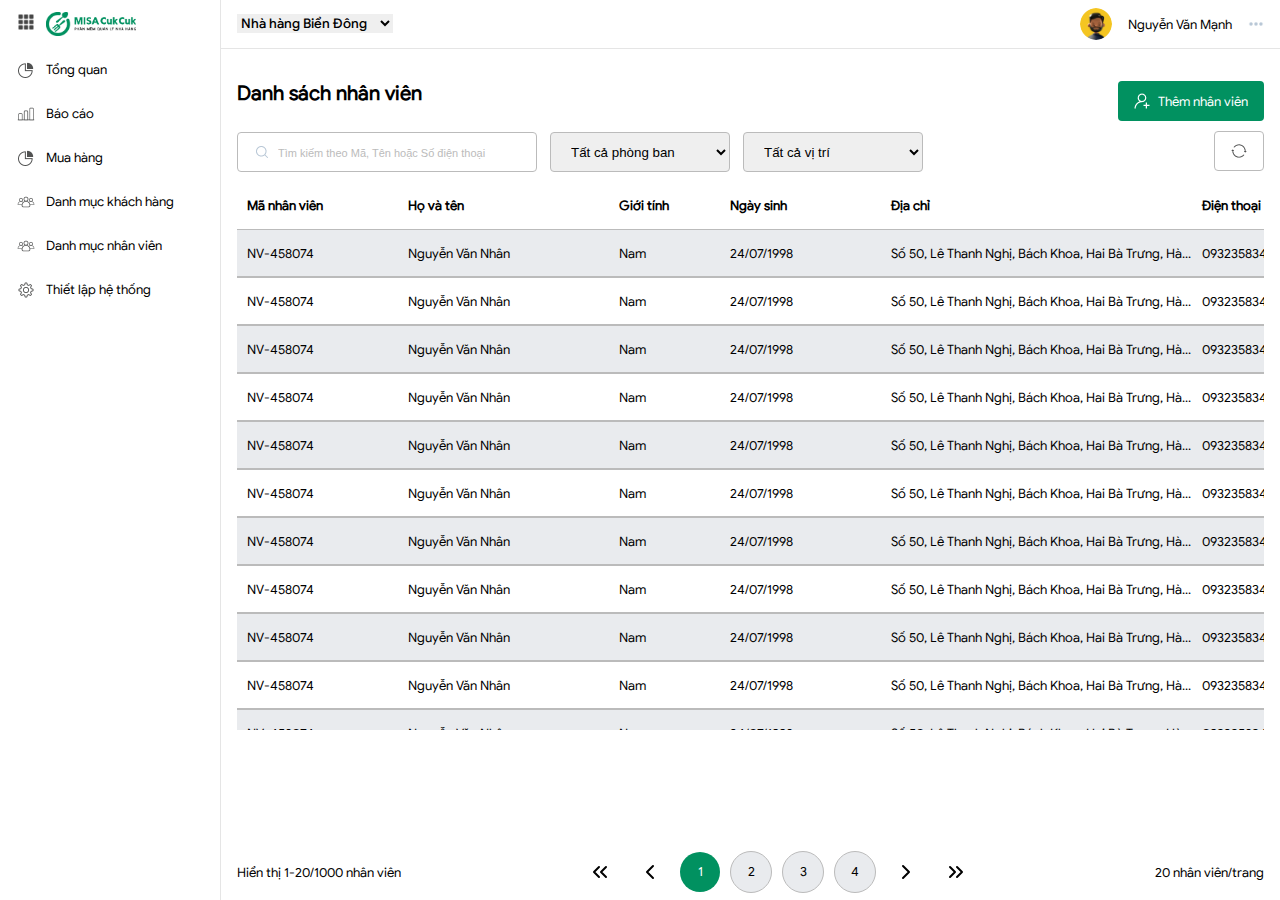
==== commit c97751d3: "add: paging, table" ====
--- a/page/employee.html
+++ b/page/employee.html
@@ -8,6 +8,9 @@
     <link href="../css/common/icon.css" rel="stylesheet" />
     <link href="../css/common/button.css" rel="stylesheet" />
     <link href="../css/common/toolbar.css" rel="stylesheet" />
+    <link href="../css/common/input.css" rel="stylesheet" />
+    <link href="../css/common/grid.css" rel="stylesheet" />
+    <link href="../css/common/paging.css" rel="stylesheet" />
     <link href="../css/common/header.css" rel="stylesheet" />
     <link href="../css/common/navbar.css" rel="stylesheet" />
     <link href="../css/common/content.css" rel="stylesheet" />
@@ -44,7 +47,7 @@
             </div>
             <div class="nav-item">
                 <div class="nav-item-icon nav-item-setting"></div>
-                <div class="nav-item-text">Thiết lập hệ thóng</div>
+                <div class="nav-item-text">Thiết lập hệ thống</div>
             </div>
         </div>
     </div>
@@ -67,9 +70,11 @@
         </div>
 
         <div class="header-right">
-            <img class="header-right-image" src="/content/icon/avatar-default.png">
+            <div class="header-right-image"></div>
+            <!-- <img class="header-right-image" src="/content/icon/avatar-default.png"> -->
             <div class="header-right-name">Nguyễn Văn Mạnh</div>
-            <img class="header-right-icon" src="/content/icon/option.png">
+            <!-- <img class="header-right-icon" src="/content/icon/option.png"> -->
+            <div class="header-right-icon"></div>
         </div>
     </div>
     <div class="content">
@@ -87,15 +92,347 @@
         </div>
         <div class="filter-bar">
             <div class="filter-left">
-                <input type="text" placeholder="Tìm kiếm theo Mã, Tên hoặc Số điện thoại" />
+                <input class="icon-search input-search" type="text" style="width: 300px;" placeholder="Tìm kiếm theo Mã, Tên hoặc Số điện thoại" />
                 <select>
-                    <option>Phòng đào tạo</option>
+                    <option selected>Tất cả phòng ban</option>
+                    <option>Phòng Đào tạo</option>
+                    <option>Phòng Nhân sự</option>
+                    <option>Phòng Công nghệ</option>
+                    <option>Phòng Marketing</option>
                 </select>
-            </div>
-            <div class="filter-right"></div>
-        </div>
-        <div class="grid"></div>
-        <div class="paging-bar"></div>
+                <select>
+                    <option selected>Tất cả vị trí</option>
+                    <option>Giám đốc</option>
+                    <option>Nhân viên</option>
+                    <option>Thực tập sinh</option>
+                </select>
+            </div>
+            <div class="filter-right">
+                <button class="m-second-button m-btn-refresh"></button>
+            </div>
+        </div>
+        <div class="grid grid-employee">
+            <table cellspacing="0">
+                <!-- <colgroup>
+                    <col style="width: 150px;" />
+                    <col style="width: 200px;" />
+                    <col style="width: 100px;" />
+                    <col style="width: 150px;" />
+                    <col style="width: 300px;" />
+                    <col style="width: 100px;" />
+                    <col style="width: 150px;" />
+                    <col style="width: 150px;" />
+                    <col style="width: 150px;" />
+                    <col style="width: 150px;" />
+                    <col style="width: 200px;" />
+                </colgroup> -->
+                <thead>
+                    <tr>
+                        <th>Mã nhân viên</th>
+                        <th>Họ và tên</th>
+                        <th>Giới tính</th>
+                        <th>Ngày sinh</th>
+                        <th>Địa chỉ</th>
+                        <th>Điện thoại</th>
+                        <th>Email</th>
+                        <th>Chức vụ</th>
+                        <th>Phòng ban</th>
+                        <th>Mức lương cơ bản</th>
+                        <th>Tình trạng công việc</th>
+                    </tr>
+                </thead>
+                <tbody>
+                    <tr>
+                        <td>NV-458074</td>
+                        <td>Nguyễn Văn Nhân</td>
+                        <td>Nam</td>
+                        <td>24/07/1998</td>
+                        <td>Số 50, Lê Thanh Nghị, Bách Khoa, Hai Bà Trưng, Hà Nội</td>
+                        <td>0932358346</td> 
+                        <td>nhan123@gmail.com</td>
+                        <td>Giám đốc</td>
+                        <td>Phòng Công nghệ</td>
+                        <td>28.438.010</td>
+                        <td>Đã nghỉ việc</td>
+                    </tr>
+                    <tr>
+                        <td>NV-458074</td>
+                        <td>Nguyễn Văn Nhân</td>
+                        <td>Nam</td>
+                        <td>24/07/1998</td>
+                        <td>Số 50, Lê Thanh Nghị, Bách Khoa, Hai Bà Trưng, Hà Nội</td>
+                        <td>0932358346</td> 
+                        <td>nhan123@gmail.com</td>
+                        <td>Giám đốc</td>
+                        <td>Phòng Công nghệ</td>
+                        <td>28.438.010</td>
+                        <td>Đã nghỉ việc</td>
+                    </tr>
+                    <tr>
+                        <td>NV-458074</td>
+                        <td>Nguyễn Văn Nhân</td>
+                        <td>Nam</td>
+                        <td>24/07/1998</td>
+                        <td>Số 50, Lê Thanh Nghị, Bách Khoa, Hai Bà Trưng, Hà Nội</td>
+                        <td>0932358346</td> 
+                        <td>nhan123@gmail.com</td>
+                        <td>Giám đốc</td>
+                        <td>Phòng Công nghệ</td>
+                        <td>28.438.010</td>
+                        <td>Đã nghỉ việc</td>
+                    </tr>
+                    <tr>
+                        <td>NV-458074</td>
+                        <td>Nguyễn Văn Nhân</td>
+                        <td>Nam</td>
+                        <td>24/07/1998</td>
+                        <td>Số 50, Lê Thanh Nghị, Bách Khoa, Hai Bà Trưng, Hà Nội</td>
+                        <td>0932358346</td> 
+                        <td>nhan123@gmail.com</td>
+                        <td>Giám đốc</td>
+                        <td>Phòng Công nghệ</td>
+                        <td>28.438.010</td>
+                        <td>Đã nghỉ việc</td>
+                    </tr>
+                    <tr>
+                        <td>NV-458074</td>
+                        <td>Nguyễn Văn Nhân</td>
+                        <td>Nam</td>
+                        <td>24/07/1998</td>
+                        <td>Số 50, Lê Thanh Nghị, Bách Khoa, Hai Bà Trưng, Hà Nội</td>
+                        <td>0932358346</td> 
+                        <td>nhan123@gmail.com</td>
+                        <td>Giám đốc</td>
+                        <td>Phòng Công nghệ</td>
+                        <td>28.438.010</td>
+                        <td>Đã nghỉ việc</td>
+                    </tr>
+                    <tr>
+                        <td>NV-458074</td>
+                        <td>Nguyễn Văn Nhân</td>
+                        <td>Nam</td>
+                        <td>24/07/1998</td>
+                        <td>Số 50, Lê Thanh Nghị, Bách Khoa, Hai Bà Trưng, Hà Nội</td>
+                        <td>0932358346</td> 
+                        <td>nhan123@gmail.com</td>
+                        <td>Giám đốc</td>
+                        <td>Phòng Công nghệ</td>
+                        <td>28.438.010</td>
+                        <td>Đã nghỉ việc</td>
+                    </tr>
+                    <tr>
+                        <td>NV-458074</td>
+                        <td>Nguyễn Văn Nhân</td>
+                        <td>Nam</td>
+                        <td>24/07/1998</td>
+                        <td>Số 50, Lê Thanh Nghị, Bách Khoa, Hai Bà Trưng, Hà Nội</td>
+                        <td>0932358346</td> 
+                        <td>nhan123@gmail.com</td>
+                        <td>Giám đốc</td>
+                        <td>Phòng Công nghệ</td>
+                        <td>28.438.010</td>
+                        <td>Đã nghỉ việc</td>
+                    </tr>
+                    <tr>
+                        <td>NV-458074</td>
+                        <td>Nguyễn Văn Nhân</td>
+                        <td>Nam</td>
+                        <td>24/07/1998</td>
+                        <td>Số 50, Lê Thanh Nghị, Bách Khoa, Hai Bà Trưng, Hà Nội</td>
+                        <td>0932358346</td> 
+                        <td>nhan123@gmail.com</td>
+                        <td>Giám đốc</td>
+                        <td>Phòng Công nghệ</td>
+                        <td>28.438.010</td>
+                        <td>Đã nghỉ việc</td>
+                    </tr>
+                    <tr>
+                        <td>NV-458074</td>
+                        <td>Nguyễn Văn Nhân</td>
+                        <td>Nam</td>
+                        <td>24/07/1998</td>
+                        <td>Số 50, Lê Thanh Nghị, Bách Khoa, Hai Bà Trưng, Hà Nội</td>
+                        <td>0932358346</td> 
+                        <td>nhan123@gmail.com</td>
+                        <td>Giám đốc</td>
+                        <td>Phòng Công nghệ</td>
+                        <td>28.438.010</td>
+                        <td>Đã nghỉ việc</td>
+                    </tr>
+                    <tr>
+                        <td>NV-458074</td>
+                        <td>Nguyễn Văn Nhân</td>
+                        <td>Nam</td>
+                        <td>24/07/1998</td>
+                        <td>Số 50, Lê Thanh Nghị, Bách Khoa, Hai Bà Trưng, Hà Nội</td>
+                        <td>0932358346</td> 
+                        <td>nhan123@gmail.com</td>
+                        <td>Giám đốc</td>
+                        <td>Phòng Công nghệ</td>
+                        <td>28.438.010</td>
+                        <td>Đã nghỉ việc</td>
+                    </tr>
+                    <tr>
+                        <td>NV-458074</td>
+                        <td>Nguyễn Văn Nhân</td>
+                        <td>Nam</td>
+                        <td>24/07/1998</td>
+                        <td>Số 50, Lê Thanh Nghị, Bách Khoa, Hai Bà Trưng, Hà Nội</td>
+                        <td>0932358346</td> 
+                        <td>nhan123@gmail.com</td>
+                        <td>Giám đốc</td>
+                        <td>Phòng Công nghệ</td>
+                        <td>28.438.010</td>
+                        <td>Đã nghỉ việc</td>
+                    </tr>
+                    <tr>
+                        <td>NV-458074</td>
+                        <td>Nguyễn Văn Nhân</td>
+                        <td>Nam</td>
+                        <td>24/07/1998</td>
+                        <td>Số 50, Lê Thanh Nghị, Bách Khoa, Hai Bà Trưng, Hà Nội</td>
+                        <td>0932358346</td> 
+                        <td>nhan123@gmail.com</td>
+                        <td>Giám đốc</td>
+                        <td>Phòng Công nghệ</td>
+                        <td>28.438.010</td>
+                        <td>Đã nghỉ việc</td>
+                    </tr>
+                    <tr>
+                        <td>NV-458074</td>
+                        <td>Nguyễn Văn Nhân</td>
+                        <td>Nam</td>
+                        <td>24/07/1998</td>
+                        <td>Số 50, Lê Thanh Nghị, Bách Khoa, Hai Bà Trưng, Hà Nội</td>
+                        <td>0932358346</td> 
+                        <td>nhan123@gmail.com</td>
+                        <td>Giám đốc</td>
+                        <td>Phòng Công nghệ</td>
+                        <td>28.438.010</td>
+                        <td>Đã nghỉ việc</td>
+                    </tr>
+                    <tr>
+                        <td>NV-458074</td>
+                        <td>Nguyễn Văn Nhân</td>
+                        <td>Nam</td>
+                        <td>24/07/1998</td>
+                        <td>Số 50, Lê Thanh Nghị, Bách Khoa, Hai Bà Trưng, Hà Nội</td>
+                        <td>0932358346</td> 
+                        <td>nhan123@gmail.com</td>
+                        <td>Giám đốc</td>
+                        <td>Phòng Công nghệ</td>
+                        <td>28.438.010</td>
+                        <td>Đã nghỉ việc</td>
+                    </tr>
+                    <tr>
+                        <td>NV-458074</td>
+                        <td>Nguyễn Văn Nhân</td>
+                        <td>Nam</td>
+                        <td>24/07/1998</td>
+                        <td>Số 50, Lê Thanh Nghị, Bách Khoa, Hai Bà Trưng, Hà Nội</td>
+                        <td>0932358346</td> 
+                        <td>nhan123@gmail.com</td>
+                        <td>Giám đốc</td>
+                        <td>Phòng Công nghệ</td>
+                        <td>28.438.010</td>
+                        <td>Đã nghỉ việc</td>
+                    </tr>
+                    <tr>
+                        <td>NV-458074</td>
+                        <td>Nguyễn Văn Nhân</td>
+                        <td>Nam</td>
+                        <td>24/07/1998</td>
+                        <td>Số 50, Lê Thanh Nghị, Bách Khoa, Hai Bà Trưng, Hà Nội</td>
+                        <td>0932358346</td> 
+                        <td>nhan123@gmail.com</td>
+                        <td>Giám đốc</td>
+                        <td>Phòng Công nghệ</td>
+                        <td>28.438.010</td>
+                        <td>Đã nghỉ việc</td>
+                    </tr>
+                    <tr>
+                        <td>NV-458074</td>
+                        <td>Nguyễn Văn Nhân</td>
+                        <td>Nam</td>
+                        <td>24/07/1998</td>
+                        <td>Số 50, Lê Thanh Nghị, Bách Khoa, Hai Bà Trưng, Hà Nội</td>
+                        <td>0932358346</td> 
+                        <td>nhan123@gmail.com</td>
+                        <td>Giám đốc</td>
+                        <td>Phòng Công nghệ</td>
+                        <td>28.438.010</td>
+                        <td>Đã nghỉ việc</td>
+                    </tr>
+                    <tr>
+                        <td>NV-458074</td>
+                        <td>Nguyễn Văn Nhân</td>
+                        <td>Nam</td>
+                        <td>24/07/1998</td>
+                        <td>Số 50, Lê Thanh Nghị, Bách Khoa, Hai Bà Trưng, Hà Nội</td>
+                        <td>0932358346</td> 
+                        <td>nhan123@gmail.com</td>
+                        <td>Giám đốc</td>
+                        <td>Phòng Công nghệ</td>
+                        <td>28.438.010</td>
+                        <td>Đã nghỉ việc</td>
+                    </tr>
+                    <tr>
+                        <td>NV-458074</td>
+                        <td>Nguyễn Văn Nhân</td>
+                        <td>Nam</td>
+                        <td>24/07/1998</td>
+                        <td>Số 50, Lê Thanh Nghị, Bách Khoa, Hai Bà Trưng, Hà Nội</td>
+                        <td>0932358346</td> 
+                        <td>nhan123@gmail.com</td>
+                        <td>Giám đốc</td>
+                        <td>Phòng Công nghệ</td>
+                        <td>28.438.010</td>
+                        <td>Đã nghỉ việc</td>
+                    </tr>
+                    <tr>
+                        <td>NV-458074</td>
+                        <td>Nguyễn Văn Nhân</td>
+                        <td>Nam</td>
+                        <td>24/07/1998</td>
+                        <td>Số 50, Lê Thanh Nghị, Bách Khoa, Hai Bà Trưng, Hà Nội</td>
+                        <td>0932358346</td> 
+                        <td>nhan123@gmail.com</td>
+                        <td>Giám đốc</td>
+                        <td>Phòng Công nghệ</td>
+                        <td>28.438.010</td>
+                        <td>Đã nghỉ việc</td>
+                    </tr>
+                    <tr>
+                        <td>NV-458074</td>
+                        <td>Nguyễn Văn Nhân</td>
+                        <td>Nam</td>
+                        <td>24/07/1998</td>
+                        <td>Số 50, Lê Thanh Nghị, Bách Khoa, Hai Bà Trưng, Hà Nội</td>
+                        <td>0932358346</td> 
+                        <td>nhan123@gmail.com</td>
+                        <td>Giám đốc</td>
+                        <td>Phòng Công nghệ</td>
+                        <td>28.438.010</td>
+                        <td>Đã nghỉ việc</td>
+                    </tr>
+                    
+                </tbody>
+            </table>
+        </div>
+        <div class="paging-bar">
+            <div class="paging-total">Hiển thị 1-20/1000 nhân viên</div>
+            <div class="paging-number">
+                <div class="m-btn-ctrl-page m-btn-first-page"></div>
+                <div class="m-btn-ctrl-page m-btn-prev-page"></div>
+                <div class="m-btn-num-page m-btn-active">1</div>
+                <div class="m-btn-num-page">2</div>
+                <div class="m-btn-num-page">3</div>
+                <div class="m-btn-num-page">4</div>
+                <div class="m-btn-ctrl-page m-btn-next-page"></div>
+                <div class="m-btn-ctrl-page m-btn-last-page"></div>
+            </div>
+            <div class="paging-limit">20 nhân viên/trang</div>
+        </div>
     </div>
 </body>
 </html>--- a/css/common/icon.css
+++ b/css/common/icon.css
@@ -0,0 +1,19 @@
+.icon-option-default-16 {
+  width: 16px;
+  height: 16px;
+  background-image: url('/content/icon/option.png');
+  background-position: center;
+  background-repeat: no-repeat;
+}
+
+.icon-add {
+  width: 16px;
+  height: 16px;
+  background-image: url('/content/icon/add.png');
+}
+
+.icon-search {
+  background-image: url('/content/icon/search.png');
+  background-position: 16px center;
+  background-repeat: no-repeat;
+}--- a/css/common/button.css
+++ b/css/common/button.css
@@ -1,3 +1,9 @@
+button {
+  outline: none;
+  border: none;
+  cursor: pointer;
+}
+
 .m-btn {
   display: flex;
   align-items: center;
@@ -14,21 +20,89 @@
   cursor: pointer;
 }
 
-.m-btn:hover {
-  background-color: #2FBE8E;
+  .m-btn:hover {
+    background-color: #2FBE8E;
+  }
+
+  .m-btn-icon {
+    width: 16px;
+    height: 16px;
+    /* background-size: contain; */
+    background-position: center;
+  }
+
+  .m-btn .btn-text {
+    margin-left: 8px;
+  }
+
+.m-second-button {
+  border: 1px solid #bbbbbb;
+  border-radius: 4px;
+  
+  box-sizing: border-box;
+  height: 40px;
+  /* width: 40px; */
+  background-color: #ffffff;
+  padding-left: 24px;
+  padding-right: 24px;
+  text-align: center;
 }
+  .m-second-button:hover {
+    background-color: #E9EBEE;
+  }
+  /* .m-second-button:active {
+    background-color: #01B075;
+  } */
 
-.icon-add {
-    background-image: url('/content/icon/add.png');
-}
-
-.m-btn-icon {
-  width: 16px;
-  height: 16px;
-  /* background-size: contain; */
+.m-btn-refresh {
+  background-image: url('/content/icon/refresh.png');
+  background-repeat: no-repeat;
   background-position: center;
 }
 
-.m-btn .btn-text {
-  margin-left: 8px;
+/* paging */
+.m-btn-ctrl-page {
+  width: 40px;
+  height: 40px;
+  background-position: center;
+  background-repeat: no-repeat;
+  cursor: pointer;
+}
+  .m-btn-first-page {
+    background-image: url('/content/icon/btn-firstpage.svg');
+  }
+
+  .m-btn-prev-page {
+    background-image: url('/content/icon/btn-prev-page.svg');
+  }
+
+  .m-btn-last-page {
+    background-image: url('/content/icon/btn-lastpage.svg');
+  }
+
+  .m-btn-next-page {
+    background-image: url('/content/icon/btn-next-page.svg');
+  }
+
+.m-btn-num-page {
+  width: 40px;
+  height: 40px;
+  border-radius: 50%;
+  text-align: center;
+  line-height: 40px;
+  border: 1px solid #bbbbbb;
+  background-color: #E9EBEE;
+  cursor: pointer;
+}
+
+  .m-btn-num-page:hover {
+    background-color: #ffffff;
+  }
+
+
+
+.m-btn-active {
+  color: #ffffff;
+  border: none;
+  background-color: #019160;
 }--- a/css/common/toolbar.css
+++ b/css/common/toolbar.css
@@ -3,12 +3,12 @@
   display: flex;
   align-items: center;
   height: 40px;
-  /* border: 1px solid black; */
-  background-color: #eee;
+  margin-top: 10px;
+  /* padding-left: 16px; */
 }
-  .filter-bar .filter-left {
-
-  }
+  /* .filter-bar .filter-left {
+    padding-left: 16px;
+  } */
 
   .filter-bar .filter-right {
     position: absolute;
--- a/css/common/input.css
+++ b/css/common/input.css
@@ -0,0 +1,47 @@
+input {
+  padding: 10px 16px;
+  border-radius: 4px;
+  outline: none;
+  border: 1px solid #bbbbbb;
+  
+  box-sizing: border-box;
+  height: 40px;
+}
+
+  input::placeholder {
+    font-size: 11px;
+    color: #bbbbbb;
+  }
+
+  input:focus::placeholder {
+    opacity: 0;
+  }
+
+  input:focus {
+    border-color: #019160;
+  }
+
+  .input-search {
+    /* 16 + 16 + 8 */
+    padding-left: 40px; 
+  }
+
+.filter-left select {
+  /* chú ý outline */
+  outline: none;
+  border: 1px solid #bbbbbb;
+  border-radius: 4px;
+  padding: 10px 0px 10px 16px;
+  margin-left: 10px;
+  width: 180px;
+
+  box-sizing: border-box;
+  height: 40px;
+}
+  .filter-left select:focus {
+    border-color: #019160;
+    
+  }
+
+  
+
--- a/css/common/grid.css
+++ b/css/common/grid.css
@@ -0,0 +1,125 @@
+.grid {
+  position: relative;
+  width: 100%;
+  /* background-color: blueviolet; */
+  overflow-x: auto;
+}
+
+table {
+  width: 100%;
+  height: 100%;
+  /* border-collapse: collapse; */
+  table-layout: fixed;
+  overflow-x: auto;
+}
+
+table tr {
+  box-sizing: border-box;
+  height: 48px;
+  border-bottom: 1px solid #bbbbbb;
+}
+
+th, td {
+  text-align: left;
+  padding-left: 10px;
+  overflow: hidden;
+  text-overflow: ellipsis;
+  white-space: nowrap;
+  border-bottom: 1px solid #bbbbbb;
+}
+
+tbody tr:nth-child(odd) {
+  background-color: #E9EBEE;
+}
+
+tbody {
+  display: block;
+  height: 500px;
+  width: 100%;
+  overflow-y: auto;
+  overflow-x: hidden;
+}
+
+thead, tbody tr {
+  display: table;
+  table-layout: fixed;
+  width: 100%;
+}
+
+/* thead {
+  position: sticky;
+  top: 0;
+  left: 0;
+  z-index: 10;
+  background-color: #ffffff;
+} */
+
+/* tbody {
+  display: flex;
+  height: 500px;
+  overflow: auto;
+}*/
+
+
+
+/* ::-webkit-scrollbar {
+  width: 6px;
+  height: 6px;
+}
+
+::-webkit-scrollbar-track {
+  background: #BBBBBB; 
+}
+ 
+::-webkit-scrollbar-thumb {
+  background: #454545; 
+} */
+
+/* ::-webkit-scrollbar-thumb:hover {
+  background: #555; 
+} */
+
+
+tr td:nth-child(1), tr th:nth-child(1) {
+  width: 150px;
+}
+
+tr td:nth-child(2), tr th:nth-child(2) {
+  width: 200px;
+}
+
+tr td:nth-child(3), tr th:nth-child(3) {
+  width: 100px;
+}
+
+tr td:nth-child(4), tr th:nth-child(4) {
+  width: 150px;
+}
+
+tr td:nth-child(5), tr th:nth-child(5) {
+  width: 300px;
+}
+
+tr td:nth-child(6), tr th:nth-child(6) {
+  width: 100px;
+}
+
+tr td:nth-child(7), tr th:nth-child(7) {
+  width: 150px;
+}
+
+tr td:nth-child(8), tr th:nth-child(8) {
+  width: 150px;
+}
+
+tr td:nth-child(9), tr th:nth-child(9) {
+  width: 150px;
+}
+
+tr td:nth-child(10), tr th:nth-child(10) {
+  width: 150px;
+}
+
+tr td:nth-child(11), tr th:nth-child(11) {
+  width: 150px;
+}--- a/css/common/paging.css
+++ b/css/common/paging.css
@@ -0,0 +1,19 @@
+/* Paging */
+.paging-bar {
+  /* width: 100%; */
+  height: 56px;
+  position: absolute;
+  bottom: 0px;
+  left: 16px;
+  right: 16px;
+
+  display: flex;
+  justify-content: space-between;
+  align-items: center;
+}
+
+.paging-number {
+  display: flex;
+  align-items: center;
+  gap: 10px;
+}--- a/css/common/header.css
+++ b/css/common/header.css
@@ -52,18 +52,20 @@
         width: 32px;
         height: 32px;
         border-radius: 50%;
-        object-fit: contain;
+        background-image: url('/content/icon/avatar-default.png');
+        background-repeat: no-repeat;
+        background-size: contain;
+        background-position: center;
     }
 
-    /* .header .header-right .header-right-name {
-        height: 24px;
-        line-height: 24px;
-    } */
-
     .header .header-right .header-right-icon {
+        cursor: pointer;
         width: 16px;
         height: 16px;
-        object-fit: contain;
+        background-image: url('/content/icon/option.png');
+        background-repeat: no-repeat;
+        background-size: contain;
+        background-position: center;
     }
     
 
--- a/css/common/content.css
+++ b/css/common/content.css
@@ -5,21 +5,20 @@
     top: 49px;
     left: 221px;
 
-    /* width: calc(100% - 221px - 32px);
-    height: calc(100vh - 49px - 32px); */
-    width: calc(100% - 221px);
-    height: calc(100vh - 49px);
+    width: calc(100% - 221px - 32px);
+    height: calc(100vh - 49px - 32px);
+    /* width: calc(100% - 221px);
+    height: calc(100vh - 49px); */
     background-color: #ffffff;
 
-    /* padding: 16px; */
+    padding: 16px;
 }
 
 /* Page title */
 .content .header-content {
-    padding: 16px;
+    /* padding: 16px; */
+    padding: 16px 0px;
     display: flex;
-    align-items: center;
-    /* justify-content: space-between; */
 }
 
     .content .header-content .title {
@@ -33,18 +32,3 @@
     }
 
 
-/* Filter bar */
-.content .filer-bar {
-
-
-}
-
-/* grid */
-.content .grid {
-
-}
-
-/* paging */
-.content .paging-bar {
-
-}
--- a/css/page/employee.css
+++ b/css/page/employee.css
@@ -1,2 +1,5 @@
-﻿body {
+﻿.grid-employee {
+  margin-top: 10px;
+  height: calc(100% - 25px - 32px - 10px - 40px - 56px);
+  /* height: calc(100vh - 256px); */
 }
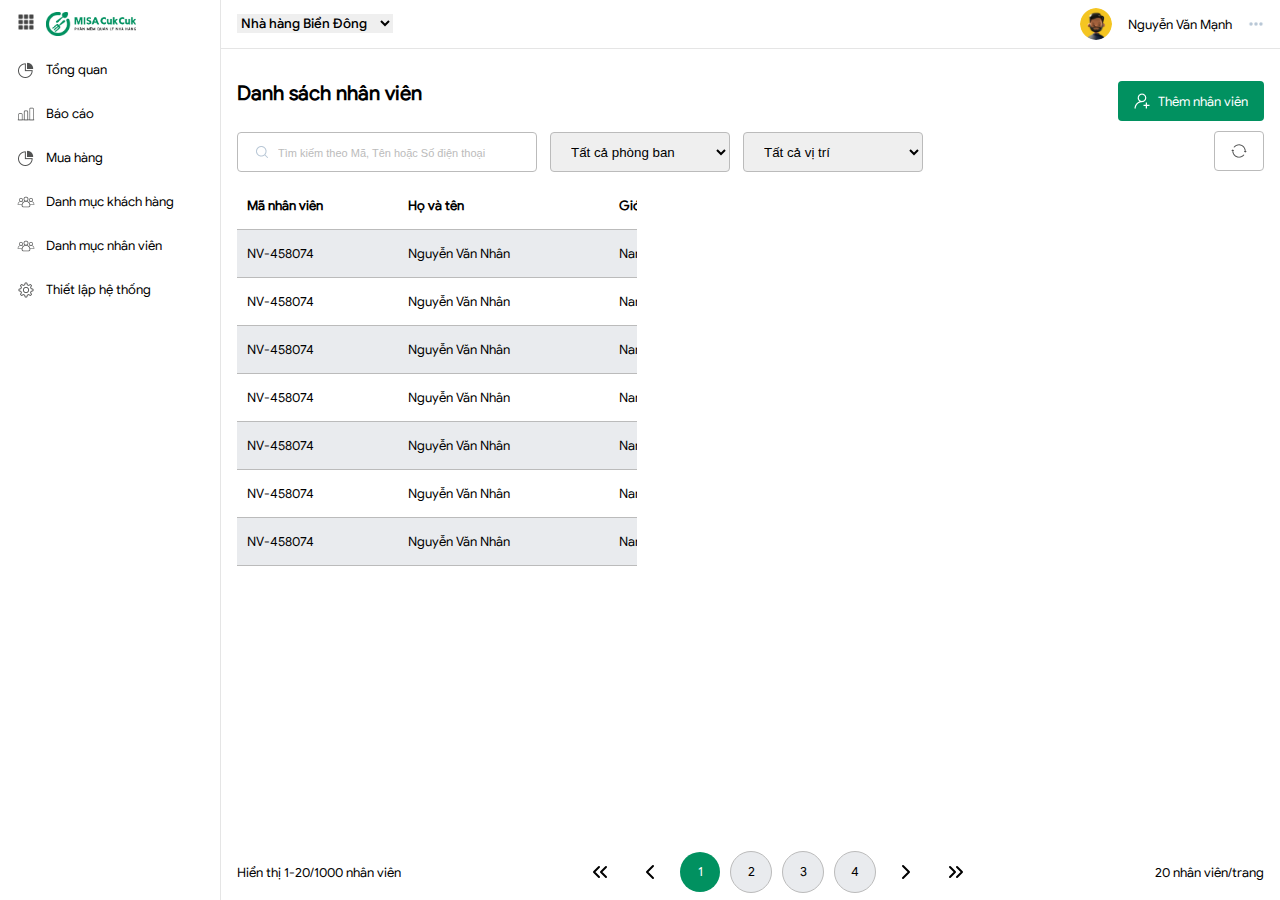
==== commit 5b8184f9: "modify: test split into 2 table" ====
--- a/page/employee.html
+++ b/page/employee.html
@@ -112,312 +112,322 @@
             </div>
         </div>
         <div class="grid grid-employee">
-            <table cellspacing="0">
-                <!-- <colgroup>
-                    <col style="width: 150px;" />
-                    <col style="width: 200px;" />
-                    <col style="width: 100px;" />
-                    <col style="width: 150px;" />
-                    <col style="width: 300px;" />
-                    <col style="width: 100px;" />
-                    <col style="width: 150px;" />
-                    <col style="width: 150px;" />
-                    <col style="width: 150px;" />
-                    <col style="width: 150px;" />
-                    <col style="width: 200px;" />
-                </colgroup> -->
-                <thead>
-                    <tr>
-                        <th>Mã nhân viên</th>
-                        <th>Họ và tên</th>
-                        <th>Giới tính</th>
-                        <th>Ngày sinh</th>
-                        <th>Địa chỉ</th>
-                        <th>Điện thoại</th>
-                        <th>Email</th>
-                        <th>Chức vụ</th>
-                        <th>Phòng ban</th>
-                        <th>Mức lương cơ bản</th>
-                        <th>Tình trạng công việc</th>
-                    </tr>
-                </thead>
-                <tbody>
-                    <tr>
-                        <td>NV-458074</td>
-                        <td>Nguyễn Văn Nhân</td>
-                        <td>Nam</td>
-                        <td>24/07/1998</td>
-                        <td>Số 50, Lê Thanh Nghị, Bách Khoa, Hai Bà Trưng, Hà Nội</td>
-                        <td>0932358346</td> 
-                        <td>nhan123@gmail.com</td>
-                        <td>Giám đốc</td>
-                        <td>Phòng Công nghệ</td>
-                        <td>28.438.010</td>
-                        <td>Đã nghỉ việc</td>
-                    </tr>
-                    <tr>
-                        <td>NV-458074</td>
-                        <td>Nguyễn Văn Nhân</td>
-                        <td>Nam</td>
-                        <td>24/07/1998</td>
-                        <td>Số 50, Lê Thanh Nghị, Bách Khoa, Hai Bà Trưng, Hà Nội</td>
-                        <td>0932358346</td> 
-                        <td>nhan123@gmail.com</td>
-                        <td>Giám đốc</td>
-                        <td>Phòng Công nghệ</td>
-                        <td>28.438.010</td>
-                        <td>Đã nghỉ việc</td>
-                    </tr>
-                    <tr>
-                        <td>NV-458074</td>
-                        <td>Nguyễn Văn Nhân</td>
-                        <td>Nam</td>
-                        <td>24/07/1998</td>
-                        <td>Số 50, Lê Thanh Nghị, Bách Khoa, Hai Bà Trưng, Hà Nội</td>
-                        <td>0932358346</td> 
-                        <td>nhan123@gmail.com</td>
-                        <td>Giám đốc</td>
-                        <td>Phòng Công nghệ</td>
-                        <td>28.438.010</td>
-                        <td>Đã nghỉ việc</td>
-                    </tr>
-                    <tr>
-                        <td>NV-458074</td>
-                        <td>Nguyễn Văn Nhân</td>
-                        <td>Nam</td>
-                        <td>24/07/1998</td>
-                        <td>Số 50, Lê Thanh Nghị, Bách Khoa, Hai Bà Trưng, Hà Nội</td>
-                        <td>0932358346</td> 
-                        <td>nhan123@gmail.com</td>
-                        <td>Giám đốc</td>
-                        <td>Phòng Công nghệ</td>
-                        <td>28.438.010</td>
-                        <td>Đã nghỉ việc</td>
-                    </tr>
-                    <tr>
-                        <td>NV-458074</td>
-                        <td>Nguyễn Văn Nhân</td>
-                        <td>Nam</td>
-                        <td>24/07/1998</td>
-                        <td>Số 50, Lê Thanh Nghị, Bách Khoa, Hai Bà Trưng, Hà Nội</td>
-                        <td>0932358346</td> 
-                        <td>nhan123@gmail.com</td>
-                        <td>Giám đốc</td>
-                        <td>Phòng Công nghệ</td>
-                        <td>28.438.010</td>
-                        <td>Đã nghỉ việc</td>
-                    </tr>
-                    <tr>
-                        <td>NV-458074</td>
-                        <td>Nguyễn Văn Nhân</td>
-                        <td>Nam</td>
-                        <td>24/07/1998</td>
-                        <td>Số 50, Lê Thanh Nghị, Bách Khoa, Hai Bà Trưng, Hà Nội</td>
-                        <td>0932358346</td> 
-                        <td>nhan123@gmail.com</td>
-                        <td>Giám đốc</td>
-                        <td>Phòng Công nghệ</td>
-                        <td>28.438.010</td>
-                        <td>Đã nghỉ việc</td>
-                    </tr>
-                    <tr>
-                        <td>NV-458074</td>
-                        <td>Nguyễn Văn Nhân</td>
-                        <td>Nam</td>
-                        <td>24/07/1998</td>
-                        <td>Số 50, Lê Thanh Nghị, Bách Khoa, Hai Bà Trưng, Hà Nội</td>
-                        <td>0932358346</td> 
-                        <td>nhan123@gmail.com</td>
-                        <td>Giám đốc</td>
-                        <td>Phòng Công nghệ</td>
-                        <td>28.438.010</td>
-                        <td>Đã nghỉ việc</td>
-                    </tr>
-                    <tr>
-                        <td>NV-458074</td>
-                        <td>Nguyễn Văn Nhân</td>
-                        <td>Nam</td>
-                        <td>24/07/1998</td>
-                        <td>Số 50, Lê Thanh Nghị, Bách Khoa, Hai Bà Trưng, Hà Nội</td>
-                        <td>0932358346</td> 
-                        <td>nhan123@gmail.com</td>
-                        <td>Giám đốc</td>
-                        <td>Phòng Công nghệ</td>
-                        <td>28.438.010</td>
-                        <td>Đã nghỉ việc</td>
-                    </tr>
-                    <tr>
-                        <td>NV-458074</td>
-                        <td>Nguyễn Văn Nhân</td>
-                        <td>Nam</td>
-                        <td>24/07/1998</td>
-                        <td>Số 50, Lê Thanh Nghị, Bách Khoa, Hai Bà Trưng, Hà Nội</td>
-                        <td>0932358346</td> 
-                        <td>nhan123@gmail.com</td>
-                        <td>Giám đốc</td>
-                        <td>Phòng Công nghệ</td>
-                        <td>28.438.010</td>
-                        <td>Đã nghỉ việc</td>
-                    </tr>
-                    <tr>
-                        <td>NV-458074</td>
-                        <td>Nguyễn Văn Nhân</td>
-                        <td>Nam</td>
-                        <td>24/07/1998</td>
-                        <td>Số 50, Lê Thanh Nghị, Bách Khoa, Hai Bà Trưng, Hà Nội</td>
-                        <td>0932358346</td> 
-                        <td>nhan123@gmail.com</td>
-                        <td>Giám đốc</td>
-                        <td>Phòng Công nghệ</td>
-                        <td>28.438.010</td>
-                        <td>Đã nghỉ việc</td>
-                    </tr>
-                    <tr>
-                        <td>NV-458074</td>
-                        <td>Nguyễn Văn Nhân</td>
-                        <td>Nam</td>
-                        <td>24/07/1998</td>
-                        <td>Số 50, Lê Thanh Nghị, Bách Khoa, Hai Bà Trưng, Hà Nội</td>
-                        <td>0932358346</td> 
-                        <td>nhan123@gmail.com</td>
-                        <td>Giám đốc</td>
-                        <td>Phòng Công nghệ</td>
-                        <td>28.438.010</td>
-                        <td>Đã nghỉ việc</td>
-                    </tr>
-                    <tr>
-                        <td>NV-458074</td>
-                        <td>Nguyễn Văn Nhân</td>
-                        <td>Nam</td>
-                        <td>24/07/1998</td>
-                        <td>Số 50, Lê Thanh Nghị, Bách Khoa, Hai Bà Trưng, Hà Nội</td>
-                        <td>0932358346</td> 
-                        <td>nhan123@gmail.com</td>
-                        <td>Giám đốc</td>
-                        <td>Phòng Công nghệ</td>
-                        <td>28.438.010</td>
-                        <td>Đã nghỉ việc</td>
-                    </tr>
-                    <tr>
-                        <td>NV-458074</td>
-                        <td>Nguyễn Văn Nhân</td>
-                        <td>Nam</td>
-                        <td>24/07/1998</td>
-                        <td>Số 50, Lê Thanh Nghị, Bách Khoa, Hai Bà Trưng, Hà Nội</td>
-                        <td>0932358346</td> 
-                        <td>nhan123@gmail.com</td>
-                        <td>Giám đốc</td>
-                        <td>Phòng Công nghệ</td>
-                        <td>28.438.010</td>
-                        <td>Đã nghỉ việc</td>
-                    </tr>
-                    <tr>
-                        <td>NV-458074</td>
-                        <td>Nguyễn Văn Nhân</td>
-                        <td>Nam</td>
-                        <td>24/07/1998</td>
-                        <td>Số 50, Lê Thanh Nghị, Bách Khoa, Hai Bà Trưng, Hà Nội</td>
-                        <td>0932358346</td> 
-                        <td>nhan123@gmail.com</td>
-                        <td>Giám đốc</td>
-                        <td>Phòng Công nghệ</td>
-                        <td>28.438.010</td>
-                        <td>Đã nghỉ việc</td>
-                    </tr>
-                    <tr>
-                        <td>NV-458074</td>
-                        <td>Nguyễn Văn Nhân</td>
-                        <td>Nam</td>
-                        <td>24/07/1998</td>
-                        <td>Số 50, Lê Thanh Nghị, Bách Khoa, Hai Bà Trưng, Hà Nội</td>
-                        <td>0932358346</td> 
-                        <td>nhan123@gmail.com</td>
-                        <td>Giám đốc</td>
-                        <td>Phòng Công nghệ</td>
-                        <td>28.438.010</td>
-                        <td>Đã nghỉ việc</td>
-                    </tr>
-                    <tr>
-                        <td>NV-458074</td>
-                        <td>Nguyễn Văn Nhân</td>
-                        <td>Nam</td>
-                        <td>24/07/1998</td>
-                        <td>Số 50, Lê Thanh Nghị, Bách Khoa, Hai Bà Trưng, Hà Nội</td>
-                        <td>0932358346</td> 
-                        <td>nhan123@gmail.com</td>
-                        <td>Giám đốc</td>
-                        <td>Phòng Công nghệ</td>
-                        <td>28.438.010</td>
-                        <td>Đã nghỉ việc</td>
-                    </tr>
-                    <tr>
-                        <td>NV-458074</td>
-                        <td>Nguyễn Văn Nhân</td>
-                        <td>Nam</td>
-                        <td>24/07/1998</td>
-                        <td>Số 50, Lê Thanh Nghị, Bách Khoa, Hai Bà Trưng, Hà Nội</td>
-                        <td>0932358346</td> 
-                        <td>nhan123@gmail.com</td>
-                        <td>Giám đốc</td>
-                        <td>Phòng Công nghệ</td>
-                        <td>28.438.010</td>
-                        <td>Đã nghỉ việc</td>
-                    </tr>
-                    <tr>
-                        <td>NV-458074</td>
-                        <td>Nguyễn Văn Nhân</td>
-                        <td>Nam</td>
-                        <td>24/07/1998</td>
-                        <td>Số 50, Lê Thanh Nghị, Bách Khoa, Hai Bà Trưng, Hà Nội</td>
-                        <td>0932358346</td> 
-                        <td>nhan123@gmail.com</td>
-                        <td>Giám đốc</td>
-                        <td>Phòng Công nghệ</td>
-                        <td>28.438.010</td>
-                        <td>Đã nghỉ việc</td>
-                    </tr>
-                    <tr>
-                        <td>NV-458074</td>
-                        <td>Nguyễn Văn Nhân</td>
-                        <td>Nam</td>
-                        <td>24/07/1998</td>
-                        <td>Số 50, Lê Thanh Nghị, Bách Khoa, Hai Bà Trưng, Hà Nội</td>
-                        <td>0932358346</td> 
-                        <td>nhan123@gmail.com</td>
-                        <td>Giám đốc</td>
-                        <td>Phòng Công nghệ</td>
-                        <td>28.438.010</td>
-                        <td>Đã nghỉ việc</td>
-                    </tr>
-                    <tr>
-                        <td>NV-458074</td>
-                        <td>Nguyễn Văn Nhân</td>
-                        <td>Nam</td>
-                        <td>24/07/1998</td>
-                        <td>Số 50, Lê Thanh Nghị, Bách Khoa, Hai Bà Trưng, Hà Nội</td>
-                        <td>0932358346</td> 
-                        <td>nhan123@gmail.com</td>
-                        <td>Giám đốc</td>
-                        <td>Phòng Công nghệ</td>
-                        <td>28.438.010</td>
-                        <td>Đã nghỉ việc</td>
-                    </tr>
-                    <tr>
-                        <td>NV-458074</td>
-                        <td>Nguyễn Văn Nhân</td>
-                        <td>Nam</td>
-                        <td>24/07/1998</td>
-                        <td>Số 50, Lê Thanh Nghị, Bách Khoa, Hai Bà Trưng, Hà Nội</td>
-                        <td>0932358346</td> 
-                        <td>nhan123@gmail.com</td>
-                        <td>Giám đốc</td>
-                        <td>Phòng Công nghệ</td>
-                        <td>28.438.010</td>
-                        <td>Đã nghỉ việc</td>
-                    </tr>
-                    
-                </tbody>
-            </table>
+            <div style="overflow-x: auto; width: 400px; height: 400px;">
+            <div style="width: 400px; height: 48px;">
+                <table cellspacing="0">
+                    <!-- <colgroup>
+                        <col style="width: 150px;" />
+                        <col style="width: 200px;" />
+                        <col style="width: 100px;" />
+                        <col style="width: 150px;" />
+                        <col style="width: 300px;" />
+                        <col style="width: 100px;" />
+                        <col style="width: 150px;" />
+                        <col style="width: 150px;" />
+                        <col style="width: 150px;" />
+                        <col style="width: 150px;" />
+                        <col style="width: 200px;" />
+                    </colgroup> -->
+                    <thead>
+                        <tr>
+                            <th>Mã nhân viên</th>
+                            <th>Họ và tên</th>
+                            <th>Giới tính</th>
+                            <th>Ngày sinh</th>
+                            <th>Địa chỉ</th>
+                            <th>Điện thoại</th>
+                            <th>Email</th>
+                            <th>Chức vụ</th>
+                            <th>Phòng ban</th>
+                            <th>Mức lương cơ bản</th>
+                            <th>Tình trạng công việc</th>
+                        </tr>
+                    </thead>
+                </table>
+            </div>
+            
+
+            <div style="overflow-y: auto; width: 400px; height: calc(400px -50px);">
+                <table cellspacing="0">
+                    <tbody>
+                        <tr>
+                            <td>NV-458074</td>
+                            <td>Nguyễn Văn Nhân</td>
+                            <td>Nam</td>
+                            <td>24/07/1998</td>
+                            <td>Số 50, Lê Thanh Nghị, Bách Khoa, Hai Bà Trưng, Hà Nội</td>
+                            <td>0932358346</td> 
+                            <td>nhan123@gmail.com</td>
+                            <td>Giám đốc</td>
+                            <td>Phòng Công nghệ</td>
+                            <td>28.438.010</td>
+                            <td>Đã nghỉ việc</td>
+                        </tr>
+                        <tr>
+                            <td>NV-458074</td>
+                            <td>Nguyễn Văn Nhân</td>
+                            <td>Nam</td>
+                            <td>24/07/1998</td>
+                            <td>Số 50, Lê Thanh Nghị, Bách Khoa, Hai Bà Trưng, Hà Nội</td>
+                            <td>0932358346</td> 
+                            <td>nhan123@gmail.com</td>
+                            <td>Giám đốc</td>
+                            <td>Phòng Công nghệ</td>
+                            <td>28.438.010</td>
+                            <td>Đã nghỉ việc</td>
+                        </tr>
+                        <tr>
+                            <td>NV-458074</td>
+                            <td>Nguyễn Văn Nhân</td>
+                            <td>Nam</td>
+                            <td>24/07/1998</td>
+                            <td>Số 50, Lê Thanh Nghị, Bách Khoa, Hai Bà Trưng, Hà Nội</td>
+                            <td>0932358346</td> 
+                            <td>nhan123@gmail.com</td>
+                            <td>Giám đốc</td>
+                            <td>Phòng Công nghệ</td>
+                            <td>28.438.010</td>
+                            <td>Đã nghỉ việc</td>
+                        </tr>
+                        <tr>
+                            <td>NV-458074</td>
+                            <td>Nguyễn Văn Nhân</td>
+                            <td>Nam</td>
+                            <td>24/07/1998</td>
+                            <td>Số 50, Lê Thanh Nghị, Bách Khoa, Hai Bà Trưng, Hà Nội</td>
+                            <td>0932358346</td> 
+                            <td>nhan123@gmail.com</td>
+                            <td>Giám đốc</td>
+                            <td>Phòng Công nghệ</td>
+                            <td>28.438.010</td>
+                            <td>Đã nghỉ việc</td>
+                        </tr>
+                        <tr>
+                            <td>NV-458074</td>
+                            <td>Nguyễn Văn Nhân</td>
+                            <td>Nam</td>
+                            <td>24/07/1998</td>
+                            <td>Số 50, Lê Thanh Nghị, Bách Khoa, Hai Bà Trưng, Hà Nội</td>
+                            <td>0932358346</td> 
+                            <td>nhan123@gmail.com</td>
+                            <td>Giám đốc</td>
+                            <td>Phòng Công nghệ</td>
+                            <td>28.438.010</td>
+                            <td>Đã nghỉ việc</td>
+                        </tr>
+                        <tr>
+                            <td>NV-458074</td>
+                            <td>Nguyễn Văn Nhân</td>
+                            <td>Nam</td>
+                            <td>24/07/1998</td>
+                            <td>Số 50, Lê Thanh Nghị, Bách Khoa, Hai Bà Trưng, Hà Nội</td>
+                            <td>0932358346</td> 
+                            <td>nhan123@gmail.com</td>
+                            <td>Giám đốc</td>
+                            <td>Phòng Công nghệ</td>
+                            <td>28.438.010</td>
+                            <td>Đã nghỉ việc</td>
+                        </tr>
+                        <tr>
+                            <td>NV-458074</td>
+                            <td>Nguyễn Văn Nhân</td>
+                            <td>Nam</td>
+                            <td>24/07/1998</td>
+                            <td>Số 50, Lê Thanh Nghị, Bách Khoa, Hai Bà Trưng, Hà Nội</td>
+                            <td>0932358346</td> 
+                            <td>nhan123@gmail.com</td>
+                            <td>Giám đốc</td>
+                            <td>Phòng Công nghệ</td>
+                            <td>28.438.010</td>
+                            <td>Đã nghỉ việc</td>
+                        </tr>
+                        <tr>
+                            <td>NV-458074</td>
+                            <td>Nguyễn Văn Nhân</td>
+                            <td>Nam</td>
+                            <td>24/07/1998</td>
+                            <td>Số 50, Lê Thanh Nghị, Bách Khoa, Hai Bà Trưng, Hà Nội</td>
+                            <td>0932358346</td> 
+                            <td>nhan123@gmail.com</td>
+                            <td>Giám đốc</td>
+                            <td>Phòng Công nghệ</td>
+                            <td>28.438.010</td>
+                            <td>Đã nghỉ việc</td>
+                        </tr>
+                        <tr>
+                            <td>NV-458074</td>
+                            <td>Nguyễn Văn Nhân</td>
+                            <td>Nam</td>
+                            <td>24/07/1998</td>
+                            <td>Số 50, Lê Thanh Nghị, Bách Khoa, Hai Bà Trưng, Hà Nội</td>
+                            <td>0932358346</td> 
+                            <td>nhan123@gmail.com</td>
+                            <td>Giám đốc</td>
+                            <td>Phòng Công nghệ</td>
+                            <td>28.438.010</td>
+                            <td>Đã nghỉ việc</td>
+                        </tr>
+                        <tr>
+                            <td>NV-458074</td>
+                            <td>Nguyễn Văn Nhân</td>
+                            <td>Nam</td>
+                            <td>24/07/1998</td>
+                            <td>Số 50, Lê Thanh Nghị, Bách Khoa, Hai Bà Trưng, Hà Nội</td>
+                            <td>0932358346</td> 
+                            <td>nhan123@gmail.com</td>
+                            <td>Giám đốc</td>
+                            <td>Phòng Công nghệ</td>
+                            <td>28.438.010</td>
+                            <td>Đã nghỉ việc</td>
+                        </tr>
+                        <tr>
+                            <td>NV-458074</td>
+                            <td>Nguyễn Văn Nhân</td>
+                            <td>Nam</td>
+                            <td>24/07/1998</td>
+                            <td>Số 50, Lê Thanh Nghị, Bách Khoa, Hai Bà Trưng, Hà Nội</td>
+                            <td>0932358346</td> 
+                            <td>nhan123@gmail.com</td>
+                            <td>Giám đốc</td>
+                            <td>Phòng Công nghệ</td>
+                            <td>28.438.010</td>
+                            <td>Đã nghỉ việc</td>
+                        </tr>
+                        <tr>
+                            <td>NV-458074</td>
+                            <td>Nguyễn Văn Nhân</td>
+                            <td>Nam</td>
+                            <td>24/07/1998</td>
+                            <td>Số 50, Lê Thanh Nghị, Bách Khoa, Hai Bà Trưng, Hà Nội</td>
+                            <td>0932358346</td> 
+                            <td>nhan123@gmail.com</td>
+                            <td>Giám đốc</td>
+                            <td>Phòng Công nghệ</td>
+                            <td>28.438.010</td>
+                            <td>Đã nghỉ việc</td>
+                        </tr>
+                        <tr>
+                            <td>NV-458074</td>
+                            <td>Nguyễn Văn Nhân</td>
+                            <td>Nam</td>
+                            <td>24/07/1998</td>
+                            <td>Số 50, Lê Thanh Nghị, Bách Khoa, Hai Bà Trưng, Hà Nội</td>
+                            <td>0932358346</td> 
+                            <td>nhan123@gmail.com</td>
+                            <td>Giám đốc</td>
+                            <td>Phòng Công nghệ</td>
+                            <td>28.438.010</td>
+                            <td>Đã nghỉ việc</td>
+                        </tr>
+                        <tr>
+                            <td>NV-458074</td>
+                            <td>Nguyễn Văn Nhân</td>
+                            <td>Nam</td>
+                            <td>24/07/1998</td>
+                            <td>Số 50, Lê Thanh Nghị, Bách Khoa, Hai Bà Trưng, Hà Nội</td>
+                            <td>0932358346</td> 
+                            <td>nhan123@gmail.com</td>
+                            <td>Giám đốc</td>
+                            <td>Phòng Công nghệ</td>
+                            <td>28.438.010</td>
+                            <td>Đã nghỉ việc</td>
+                        </tr>
+                        <tr>
+                            <td>NV-458074</td>
+                            <td>Nguyễn Văn Nhân</td>
+                            <td>Nam</td>
+                            <td>24/07/1998</td>
+                            <td>Số 50, Lê Thanh Nghị, Bách Khoa, Hai Bà Trưng, Hà Nội</td>
+                            <td>0932358346</td> 
+                            <td>nhan123@gmail.com</td>
+                            <td>Giám đốc</td>
+                            <td>Phòng Công nghệ</td>
+                            <td>28.438.010</td>
+                            <td>Đã nghỉ việc</td>
+                        </tr>
+                        <tr>
+                            <td>NV-458074</td>
+                            <td>Nguyễn Văn Nhân</td>
+                            <td>Nam</td>
+                            <td>24/07/1998</td>
+                            <td>Số 50, Lê Thanh Nghị, Bách Khoa, Hai Bà Trưng, Hà Nội</td>
+                            <td>0932358346</td> 
+                            <td>nhan123@gmail.com</td>
+                            <td>Giám đốc</td>
+                            <td>Phòng Công nghệ</td>
+                            <td>28.438.010</td>
+                            <td>Đã nghỉ việc</td>
+                        </tr>
+                        <tr>
+                            <td>NV-458074</td>
+                            <td>Nguyễn Văn Nhân</td>
+                            <td>Nam</td>
+                            <td>24/07/1998</td>
+                            <td>Số 50, Lê Thanh Nghị, Bách Khoa, Hai Bà Trưng, Hà Nội</td>
+                            <td>0932358346</td> 
+                            <td>nhan123@gmail.com</td>
+                            <td>Giám đốc</td>
+                            <td>Phòng Công nghệ</td>
+                            <td>28.438.010</td>
+                            <td>Đã nghỉ việc</td>
+                        </tr>
+                        <tr>
+                            <td>NV-458074</td>
+                            <td>Nguyễn Văn Nhân</td>
+                            <td>Nam</td>
+                            <td>24/07/1998</td>
+                            <td>Số 50, Lê Thanh Nghị, Bách Khoa, Hai Bà Trưng, Hà Nội</td>
+                            <td>0932358346</td> 
+                            <td>nhan123@gmail.com</td>
+                            <td>Giám đốc</td>
+                            <td>Phòng Công nghệ</td>
+                            <td>28.438.010</td>
+                            <td>Đã nghỉ việc</td>
+                        </tr>
+                        <tr>
+                            <td>NV-458074</td>
+                            <td>Nguyễn Văn Nhân</td>
+                            <td>Nam</td>
+                            <td>24/07/1998</td>
+                            <td>Số 50, Lê Thanh Nghị, Bách Khoa, Hai Bà Trưng, Hà Nội</td>
+                            <td>0932358346</td> 
+                            <td>nhan123@gmail.com</td>
+                            <td>Giám đốc</td>
+                            <td>Phòng Công nghệ</td>
+                            <td>28.438.010</td>
+                            <td>Đã nghỉ việc</td>
+                        </tr>
+                        <tr>
+                            <td>NV-458074</td>
+                            <td>Nguyễn Văn Nhân</td>
+                            <td>Nam</td>
+                            <td>24/07/1998</td>
+                            <td>Số 50, Lê Thanh Nghị, Bách Khoa, Hai Bà Trưng, Hà Nội</td>
+                            <td>0932358346</td> 
+                            <td>nhan123@gmail.com</td>
+                            <td>Giám đốc</td>
+                            <td>Phòng Công nghệ</td>
+                            <td>28.438.010</td>
+                            <td>Đã nghỉ việc</td>
+                        </tr>
+                        <tr>
+                            <td>NV-458074</td>
+                            <td>Nguyễn Văn Nhân</td>
+                            <td>Nam</td>
+                            <td>24/07/1998</td>
+                            <td>Số 50, Lê Thanh Nghị, Bách Khoa, Hai Bà Trưng, Hà Nội</td>
+                            <td>0932358346</td> 
+                            <td>nhan123@gmail.com</td>
+                            <td>Giám đốc</td>
+                            <td>Phòng Công nghệ</td>
+                            <td>28.438.010</td>
+                            <td>Đã nghỉ việc</td>
+                        </tr>
+                        
+                    </tbody>
+                </table>
+            </div>
+            </div>
         </div>
         <div class="paging-bar">
             <div class="paging-total">Hiển thị 1-20/1000 nhân viên</div>
--- a/css/common/grid.css
+++ b/css/common/grid.css
@@ -1,79 +1,86 @@
 .grid {
   position: relative;
-  width: 100%;
+  width: 400px;
+  height: 400px;
   /* background-color: blueviolet; */
-  overflow-x: auto;
+  /* overflow-x: auto;
+  overflow-y: hidden; */
+  /* overflow: hidden; */
 }
 
 table {
   width: 100%;
-  height: 100%;
+  /* height: 100%; */
   /* border-collapse: collapse; */
-  table-layout: fixed;
-  overflow-x: auto;
+  table-layout: fixed;  
 }
 
-table tr {
-  box-sizing: border-box;
-  height: 48px;
-  border-bottom: 1px solid #bbbbbb;
+  table tr {
+    box-sizing: border-box;
+    height: 48px;
+    border-bottom: 1px solid #bbbbbb;
+  }
+
+  th, td {
+    text-align: left;
+    padding-left: 10px;
+    overflow: hidden;
+    text-overflow: ellipsis;
+    white-space: nowrap;
+    border-bottom: 1px solid #bbbbbb;
+  }
+
+  tbody tr:nth-child(odd) {
+    background-color: #E9EBEE;
+  }
+
+/*  */
+tbody {
+  width: fit-content;
+  table-layout: fixed;
 }
-
-th, td {
-  text-align: left;
-  padding-left: 10px;
-  overflow: hidden;
-  text-overflow: ellipsis;
-  white-space: nowrap;
-  border-bottom: 1px solid #bbbbbb;
-}
-
-tbody tr:nth-child(odd) {
-  background-color: #E9EBEE;
-}
-
+/* 
 tbody {
   display: block;
-  height: 500px;
-  width: 100%;
-  overflow-y: auto;
-  overflow-x: hidden;
+  height: 400px;
+  overflow: auto;
 }
 
 thead, tbody tr {
   display: table;
   table-layout: fixed;
   width: 100%;
-}
-
+} */
 /* thead {
   position: sticky;
+  position: -webkit-sticky;
+  position: -webkit-sticky;
+  position: -moz-sticky;
+  position: -ms-sticky;
+  position: -o-sticky;
   top: 0;
   left: 0;
+  right: 0;
   z-index: 10;
   background-color: #ffffff;
+  
 } */
-
-/* tbody {
-  display: flex;
-  height: 500px;
-  overflow: auto;
-}*/
 
 
 
-/* ::-webkit-scrollbar {
-  width: 6px;
-  height: 6px;
+::-webkit-scrollbar {
+  width: 10px;
+  height: 10px;
 }
 
 ::-webkit-scrollbar-track {
+  /* margin-top: 48px; */
   background: #BBBBBB; 
 }
  
 ::-webkit-scrollbar-thumb {
   background: #454545; 
-} */
+}
 
 /* ::-webkit-scrollbar-thumb:hover {
   background: #555; 
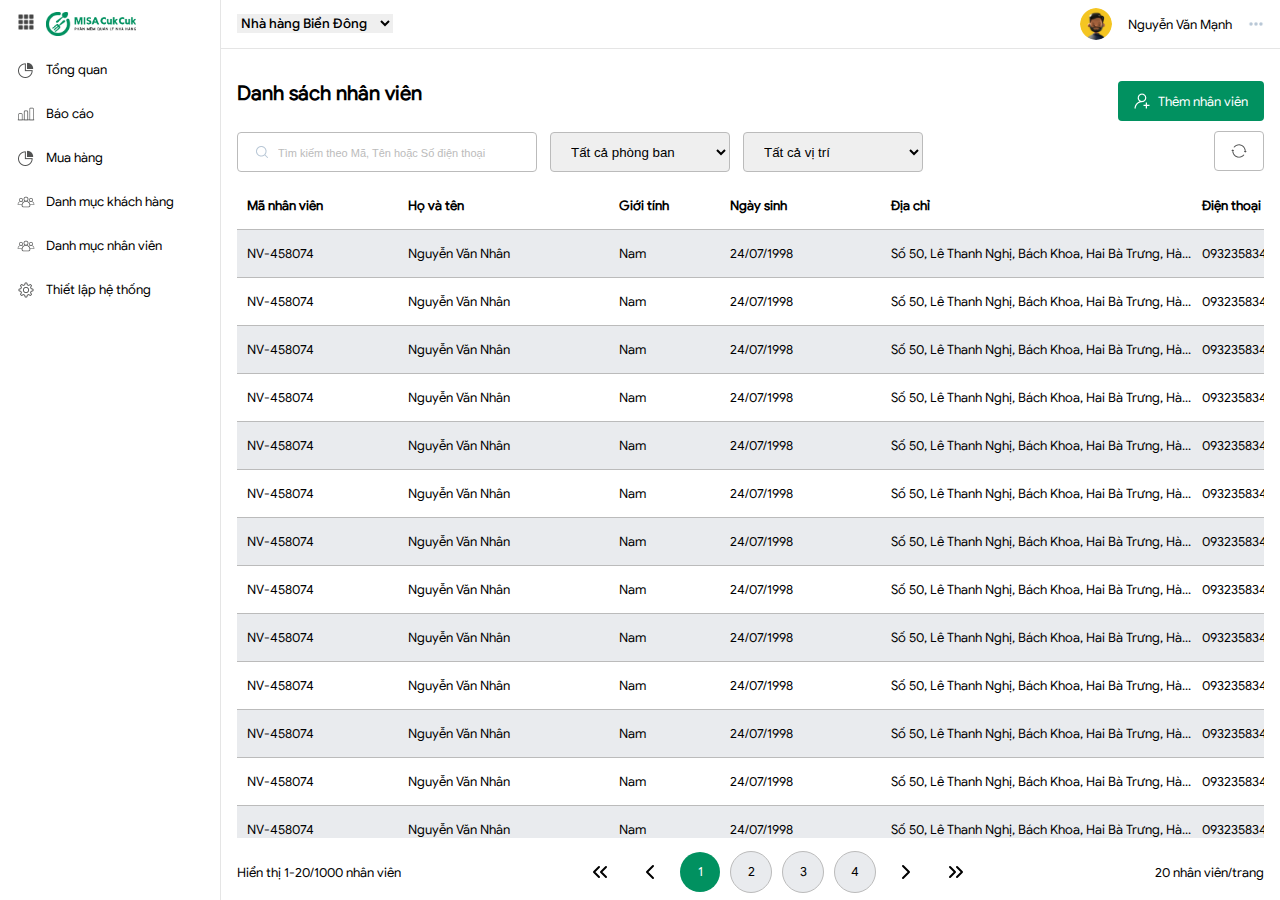
==== commit e71e6ecd: "fix: add th position + scrollbar track margin top" ====
--- a/page/employee.html
+++ b/page/employee.html
@@ -112,8 +112,6 @@
             </div>
         </div>
         <div class="grid grid-employee">
-            <div style="overflow-x: auto; width: 400px; height: 400px;">
-            <div style="width: 400px; height: 48px;">
                 <table cellspacing="0">
                     <!-- <colgroup>
                         <col style="width: 150px;" />
@@ -143,12 +141,7 @@
                             <th>Tình trạng công việc</th>
                         </tr>
                     </thead>
-                </table>
-            </div>
             
-
-            <div style="overflow-y: auto; width: 400px; height: calc(400px -50px);">
-                <table cellspacing="0">
                     <tbody>
                         <tr>
                             <td>NV-458074</td>
@@ -426,8 +419,6 @@
                         
                     </tbody>
                 </table>
-            </div>
-            </div>
         </div>
         <div class="paging-bar">
             <div class="paging-total">Hiển thị 1-20/1000 nhân viên</div>
--- a/css/common/grid.css
+++ b/css/common/grid.css
@@ -1,11 +1,10 @@
 .grid {
-  position: relative;
-  width: 400px;
-  height: 400px;
+  /* position: relative; */
+  width: 100%;
+  height: 100%;
   /* background-color: blueviolet; */
-  /* overflow-x: auto;
-  overflow-y: hidden; */
-  /* overflow: hidden; */
+  overflow: auto;
+
 }
 
 table {
@@ -35,10 +34,6 @@
   }
 
 /*  */
-tbody {
-  width: fit-content;
-  table-layout: fixed;
-}
 /* 
 tbody {
   display: block;
@@ -51,7 +46,9 @@
   table-layout: fixed;
   width: 100%;
 } */
-/* thead {
+
+/* 
+thead {
   position: sticky;
   position: -webkit-sticky;
   position: -webkit-sticky;
@@ -66,15 +63,19 @@
   
 } */
 
-
+th {
+  position: sticky;
+  top: 0;
+  background-color: #ffffff;
+}
 
 ::-webkit-scrollbar {
-  width: 10px;
-  height: 10px;
+  width: 5px;
+  height: 5px;
 }
 
 ::-webkit-scrollbar-track {
-  /* margin-top: 48px; */
+  margin-top: 47px;
   background: #BBBBBB; 
 }
  
